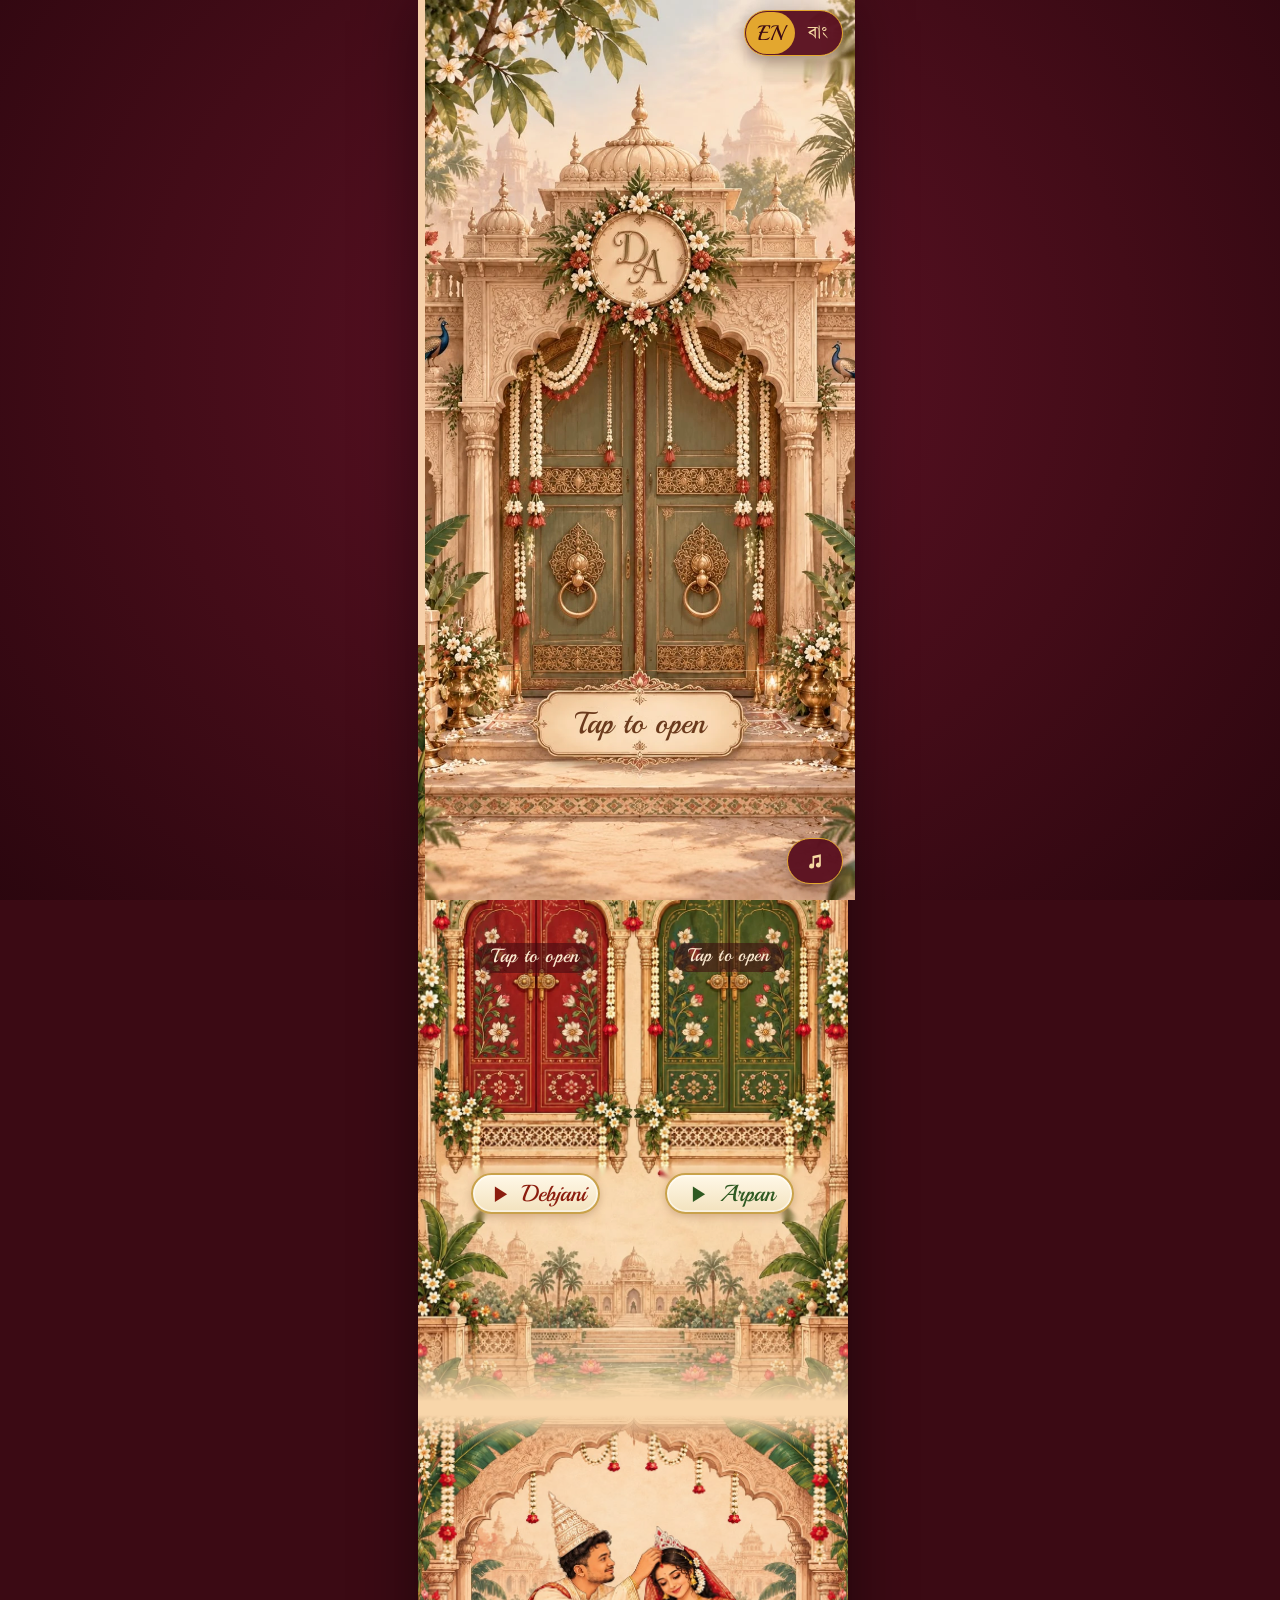
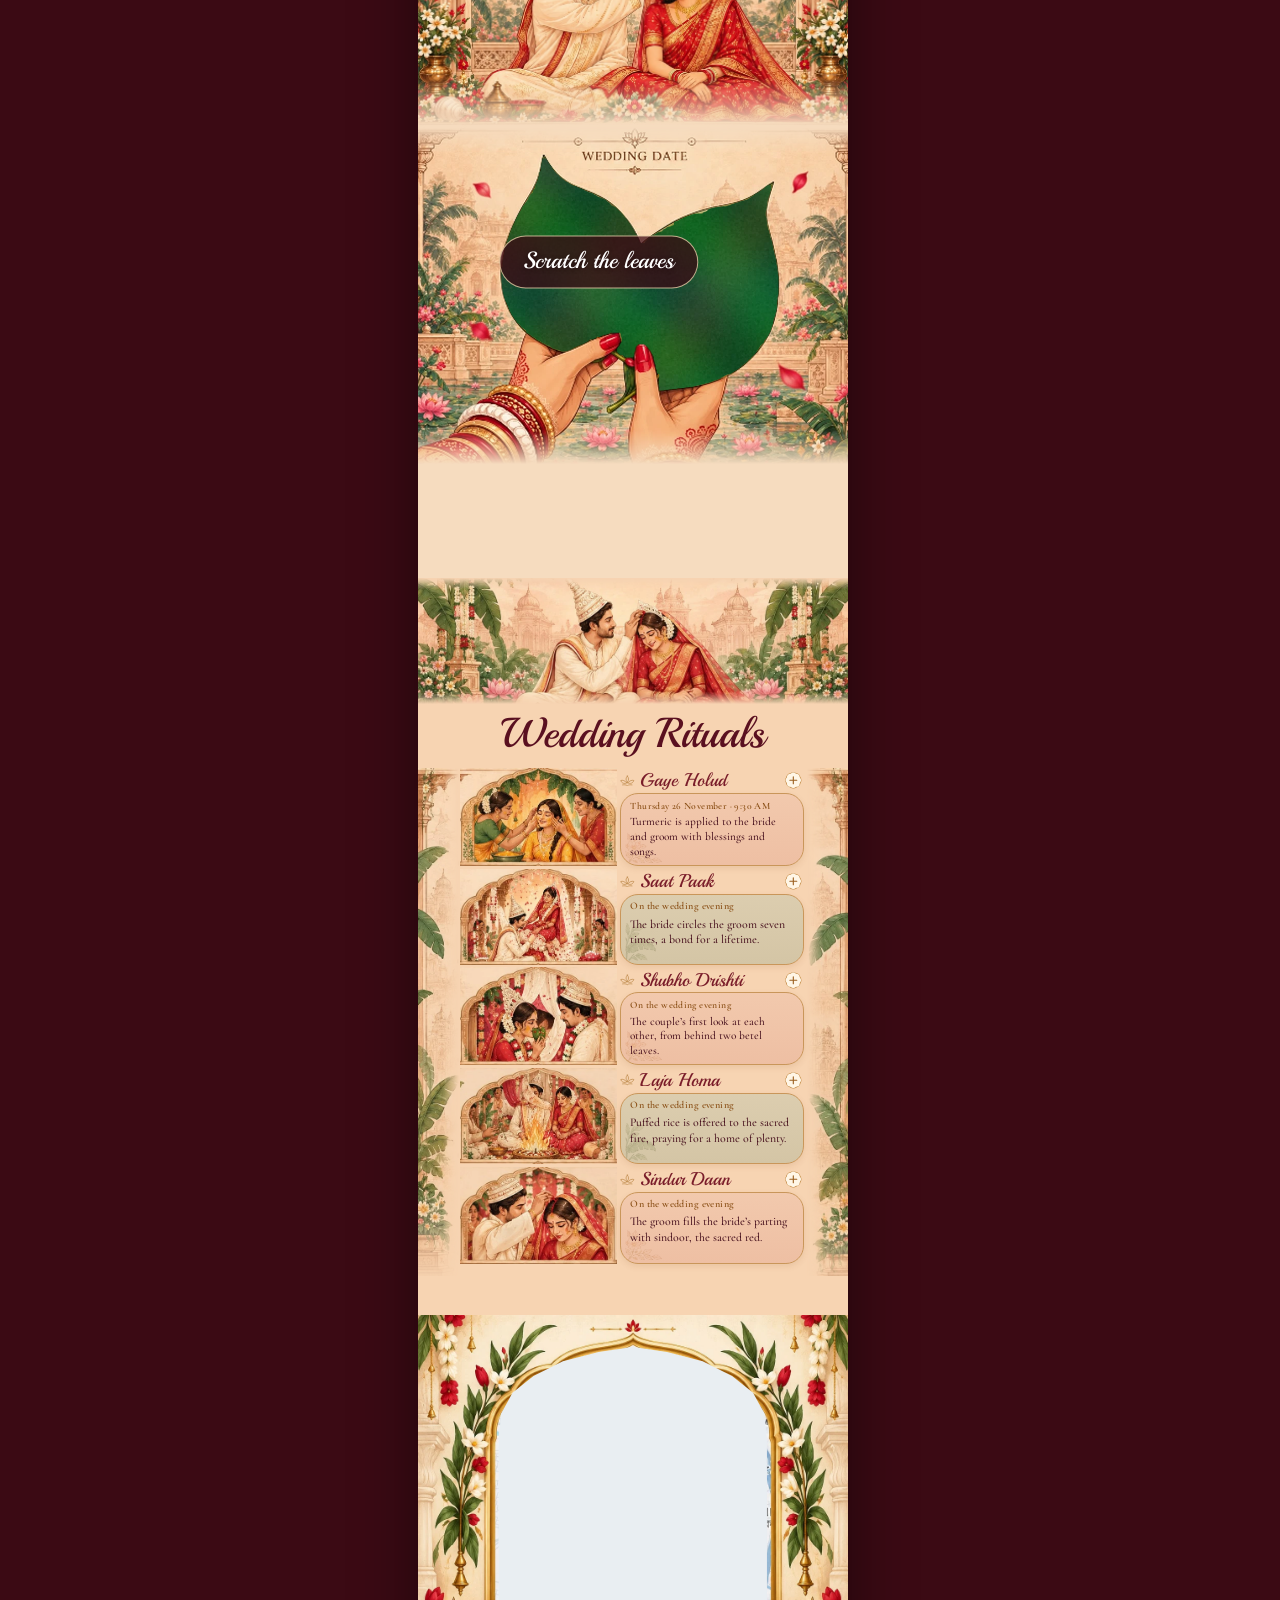
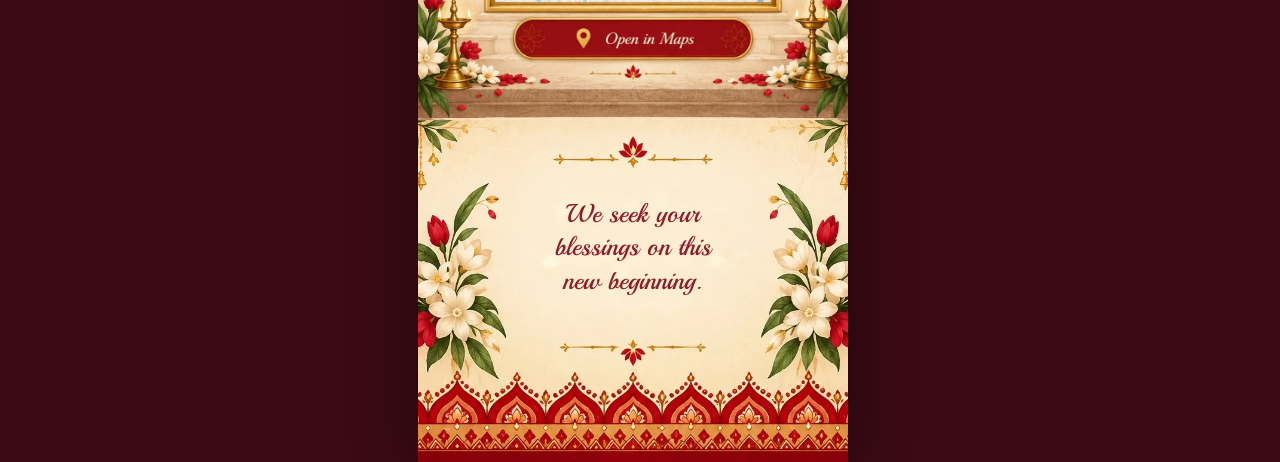
==== index.html @ a055ddf7 "Initial commit: Debjani weds Arpan wedding website" ====
<!doctype html>
<html lang="en">
<head>
<meta charset="utf-8">
<meta name="viewport" content="width=device-width, initial-scale=1, viewport-fit=cover">
<title>Debjani &amp; Arpan · Wedding Invitation</title>
<meta name="description" content="You are cordially invited to the wedding of Debjani and Arpan on 26th November 2026 at St. Patrick's Community Centre, Kolkata.">
<meta name="theme-color" content="#5A1020">
<meta name="robots" content="noindex, nofollow">
<meta property="og:title" content="Debjani & Arpan · Wedding Invitation">
<meta property="og:description" content="26th November 2026 · St. Patrick's Community Centre, Kolkata. You are cordially invited. Open the invitation.">
<!-- WhatsApp / social preview. og:image and og:url MUST be full web addresses: replace YOUR-SITE.netlify.app with your real address after you publish. -->
<meta property="og:image" content="https://YOUR-SITE.netlify.app/assets/og.jpg">
<meta property="og:image:width" content="1200">
<meta property="og:image:height" content="630">
<meta property="og:url" content="https://YOUR-SITE.netlify.app/">
<meta property="og:type" content="website">
<meta name="twitter:card" content="summary_large_image">
<link rel="preconnect" href="https://fonts.googleapis.com">
<link rel="preconnect" href="https://fonts.gstatic.com" crossorigin>
<link href="https://fonts.googleapis.com/css2?family=Cormorant+Garamond:ital,wght@0,500;0,600;0,700;1,500&family=Hind+Siliguri:wght@400;500;600&display=swap" rel="stylesheet">
<link rel="icon" href="data:image/svg+xml,%3Csvg xmlns=%27http://www.w3.org/2000/svg%27 viewBox=%270 0 64 64%27%3E%3Ccircle cx=%2732%27 cy=%2732%27 r=%2730%27 fill=%27%235A1020%27/%3E%3Cpath d=%27M32 12c7 8 9 15 9 21s-4 12-9 17c-5-5-9-11-9-17s2-13 9-21z%27 fill=%27%23f3d9a0%27/%3E%3C/svg%3E">
<link rel="preload" as="font" type="font/woff2" href="assets/fonts/playball-latin-400-normal.woff2" crossorigin>
<link rel="preload" as="image" href="assets/door/wall.webp">
<link rel="stylesheet" href="style.css">
</head>
<body class="locked">

<div class="bg" aria-hidden="true"></div>

<!-- Fixed column that holds the cover, the opening video and the controls -->
<div class="frame" id="frame">
  <section class="cover" id="cover" role="button" tabindex="0" aria-label="Wedding invitation. Tap anywhere on the door to open it.">
    <div class="stage" aria-hidden="true">
      <div class="walk" id="walk"><video id="walkVideo" muted playsinline preload="auto" poster="assets/walk-poster.jpg"><source src="assets/walk.mp4" type="video/mp4"><source src="assets/walk.webm" type="video/webm"></video></div>
      <div class="glow"></div>
    </div>
    <div class="cam" aria-hidden="true">
      <div class="scene" id="scene">
        <img class="ly leaf leaf-l" src="assets/door/leaf-l.webp" alt="" decoding="async">
        <img class="ly leaf leaf-r" src="assets/door/leaf-r.webp" alt="" decoding="async">
        <img class="ly wall" src="assets/door/wall.webp" alt="" decoding="async">
        <svg class="tapd" viewBox="0 0 900 1600" preserveAspectRatio="none" aria-hidden="true"><text x="450" y="1303" text-anchor="middle" data-i18n="ui.tapToOpen">Tap to open</text></svg>
      </div>
    </div>
    <p class="guest-greet script" id="guestGreet" hidden></p>
    <button class="skip pill" id="skipBtn" type="button" hidden data-i18n="ui.skip">Skip</button>
  </section>
  <canvas id="fx" aria-hidden="true"></canvas>
  <div class="ui">
    <div class="lang pill" role="group" aria-label="Language">
      <button id="langEn" class="on" type="button">EN</button><button id="langBn" type="button">বাং</button>
    </div>
    <button class="music pill" id="musicBtn" type="button" aria-label="Toggle music" hidden>
      <svg viewBox="0 0 24 24" width="20" height="20" aria-hidden="true"><path fill="currentColor" d="M9 18V6l10-2v12.2A3 3 0 1 1 17 14V7.5l-6 1.2V18a3 3 0 1 1-2-2.8z"/></svg>
      <span class="slash"></span>
    </button>
  </div>
</div>

<main class="page" id="page">

  <!-- HERO: the exact last frame of the opening video, so nothing jumps -->
  <section class="hero" id="hero">
    <div class="card-img" id="cardWrap">
      <img id="cardImg" src="assets/card.webp" width="1024" height="1536" alt="">
      <div class="cdate" id="cardDate" aria-hidden="true"><b>২৬ নভেম্বর, ২০২৬</b><i>সন্ধ্যা ৭:৩০</i></div>
      <div class="cn" id="cardNames" aria-hidden="true"><b data-name="bride"></b><i data-i18n="ui.weds"></i><b data-name="groom"></b></div>
    </div>
    <div class="card-meta">
      <div class="orn gold" aria-hidden="true"><svg viewBox="0 0 120 24"><use href="#ornament"/></svg></div>
      <div class="h-date" id="heroDate"></div>
      <div class="h-time" id="heroTime"></div>
      <div class="h-venue script" id="heroVenue"></div>
    </div>
    <div class="scroll-hint" aria-hidden="true"><span data-i18n="ui.scroll">Scroll</span><i></i></div>
  </section>

<section class="fam2" id="family" aria-label="The two families">
    <div class="scene2" id="scene2">
      <button class="door2" type="button" data-k="b" style="left:10.111%;top:29.250%;width:34.444%;height:32.062%" aria-label="">
        <img class="ph2" src="assets/fam2/photo-b.webp" alt="" decoding="async">
        <span class="dt" data-k="b" style="clip-path:polygon(0.32% 99.81%,0.35% 26.68%,0.75% 23.87%,1.60% 21.34%,2.87% 19.06%,4.52% 17.01%,6.52% 15.17%,8.85% 13.53%,11.46% 12.06%,14.33% 10.74%,17.42% 9.56%,20.70% 8.50%,24.14% 7.53%,27.70% 6.63%,30.13% 6.07%,32.32% 5.59%,34.32% 5.26%,36.15% 5.03%,37.84% 4.86%,39.40% 4.72%,40.86% 4.57%,42.23% 4.38%,43.55% 4.10%,44.83% 3.70%,46.09% 3.15%,47.36% 2.41%,48.66% 1.44%,50.00% 0.19%,50.90% 1.05%,52.21% 2.11%,53.49% 2.93%,54.75% 3.54%,56.02% 3.98%,57.32% 4.30%,58.68% 4.51%,60.10% 4.67%,61.63% 4.81%,63.27% 4.97%,65.05% 5.17%,66.99% 5.47%,69.12% 5.89%,71.09% 6.35%,74.69% 7.22%,78.17% 8.16%,81.51% 9.20%,84.66% 10.34%,87.61% 11.60%,90.31% 13.02%,92.74% 14.60%,94.85% 16.37%,96.63% 18.35%,98.02% 20.55%,99.02% 23.00%,99.57% 25.71%,99.68% 27.68%,99.68% 99.81%)"><span class="dn" data-k="b"></span><span class="orn gold" aria-hidden="true"><svg viewBox="0 0 120 24"><use href="#ornament"/></svg></span><span class="pl" data-k="b"></span></span>
        <img class="lf2 lf2-l" src="assets/fam2/leaf-bl.webp" alt="" decoding="async" style="left:1.290%;top:0.000%;width:48.710%;height:100.000%;">
        <img class="lf2 lf2-r" src="assets/fam2/leaf-br.webp" alt="" decoding="async" style="left:50.000%;top:0.000%;width:49.032%;height:100.000%;">
        <img class="fg2" src="assets/fam2/fg-b0.webp" alt="" decoding="async" style="left:-0.323%;top:88.109%;width:26.452%;height:11.891%;"><img class="fg2" src="assets/fam2/fg-b1.webp" alt="" decoding="async" style="left:77.097%;top:88.109%;width:23.226%;height:11.891%;">
        <span class="tap2" data-i18n="ui.tapToOpen">Tap to open</span>
      </button>
      <button class="door2" type="button" data-k="g" style="left:55.889%;top:29.250%;width:32.889%;height:32.062%" aria-label="">
        <img class="ph2" src="assets/fam2/photo-g.webp" alt="" decoding="async">
        <span class="dt" data-k="g" style="clip-path:polygon(0.34% 99.81%,0.37% 26.73%,0.76% 24.05%,1.61% 21.63%,2.88% 19.45%,4.53% 17.49%,6.54% 15.74%,8.86% 14.17%,11.47% 12.77%,14.34% 11.51%,17.43% 10.39%,20.71% 9.37%,24.15% 8.44%,27.71% 7.59%,30.14% 7.05%,32.33% 6.58%,34.33% 6.20%,36.16% 5.89%,37.84% 5.61%,39.40% 5.35%,40.86% 5.07%,42.24% 4.74%,43.55% 4.33%,44.83% 3.83%,46.09% 3.19%,47.36% 2.39%,48.66% 1.40%,50.00% 0.19%,50.90% 1.02%,52.21% 2.08%,53.49% 2.94%,54.75% 3.63%,56.02% 4.18%,57.32% 4.61%,58.67% 4.97%,60.10% 5.26%,61.62% 5.53%,63.27% 5.79%,65.05% 6.09%,66.99% 6.44%,69.11% 6.88%,71.08% 7.32%,74.68% 8.15%,78.16% 9.05%,81.50% 10.04%,84.65% 11.12%,87.60% 12.33%,90.30% 13.69%,92.72% 15.20%,94.84% 16.89%,96.61% 18.77%,98.01% 20.87%,99.00% 23.21%,99.55% 25.80%,99.66% 27.68%,99.66% 99.81%)"><span class="dn" data-k="g"></span><span class="orn gold" aria-hidden="true"><svg viewBox="0 0 120 24"><use href="#ornament"/></svg></span><span class="pl" data-k="g"></span></span>
        <img class="lf2 lf2-l" src="assets/fam2/leaf-gl.webp" alt="" decoding="async" style="left:1.351%;top:0.000%;width:48.649%;height:100.000%;">
        <img class="lf2 lf2-r" src="assets/fam2/leaf-gr.webp" alt="" decoding="async" style="left:50.000%;top:0.000%;width:48.986%;height:100.000%;">
        <img class="fg2" src="assets/fam2/fg-g0.webp" alt="" decoding="async" style="left:-1.014%;top:88.109%;width:27.027%;height:11.891%;"><img class="fg2" src="assets/fam2/fg-g1.webp" alt="" decoding="async" style="left:77.365%;top:88.109%;width:22.973%;height:11.891%;">
        <span class="tap2" data-i18n="ui.tapToOpen">Tap to open</span>
      </button>
      <button class="voice" type="button" data-k="b" style="left:12.39%" aria-label="">
        <svg class="i-play" viewBox="0 0 24 24" width="22" height="22" aria-hidden="true"><path fill="currentColor" d="M8 5v14l11-7z"/></svg>
        <svg class="i-pause" viewBox="0 0 24 24" width="22" height="22" aria-hidden="true"><path fill="currentColor" d="M6 5h4v14H6zm8 0h4v14h-4z"/></svg>
        <span class="vname" data-k="b"></span>
      </button>
      <button class="voice" type="button" data-k="g" style="left:57.39%" aria-label="">
        <svg class="i-play" viewBox="0 0 24 24" width="22" height="22" aria-hidden="true"><path fill="currentColor" d="M8 5v14l11-7z"/></svg>
        <svg class="i-pause" viewBox="0 0 24 24" width="22" height="22" aria-hidden="true"><path fill="currentColor" d="M6 5h4v14H6zm8 0h4v14h-4z"/></svg>
        <span class="vname" data-k="g"></span>
      </button>
    </div>
  </section>

  <div class="ceremony rv"><img src="assets/couple-ceremony.png" alt="" decoding="async"></div>

  <!-- thin red band: joins the red families page to the yellow date section -->
  <div class="date-band" aria-hidden="true"></div>

  <section class="sec date" id="scratchSec" aria-label="Wedding date">
    <h2 class="rv" data-i18n="ui.weddingDate"></h2>
    <div class="scratch rv" id="scratchBox">
      <div class="art" id="art">
        <img class="art-img" src="assets/date/hands2.webp" width="834" height="654" alt="Two hands holding two betel leaves with the wedding date" decoding="async">
        <!-- the date sits inside the two red circles, under the leaves -->
        <div class="art-title" id="artTitle" aria-hidden="true"></div>
        <div class="dc dc-l" aria-hidden="true"><b id="dcDay"></b></div>
        <div class="dc dc-r" aria-hidden="true"><b id="dcMon"></b><i id="dcYear"></i></div>
        <canvas id="scratchCanvas" aria-label="Scratch the two leaves to reveal the wedding date"></canvas>
        <p class="scratch-label" id="scratchLabel" data-i18n="ui.scratch"></p>
      </div>
      <div class="secret" id="secret" aria-live="polite">
        <div class="sdate" id="secretDate"></div>
        <div class="stime" id="secretTime"></div>
      </div>
      <button class="btn" id="saveBtn" type="button" hidden>
        <svg viewBox="0 0 24 24" width="18" height="18" aria-hidden="true"><path fill="currentColor" d="M7 2v2H5a2 2 0 0 0-2 2v14a2 2 0 0 0 2 2h14a2 2 0 0 0 2-2V6a2 2 0 0 0-2-2h-2V2h-2v2H9V2H7zm12 8v10H5V10h14z"/></svg>
        <span data-i18n="ui.saveTheDate"></span>
      </button>
    </div>
  </section>

  <section class="sec rituals" id="programme" aria-label="Wedding rituals">
    <div class="rr-top" aria-hidden="true"><img src="assets/rit/top.webp" alt="" decoding="async"></div>
    <h2 class="rv" data-i18n="ui.rituals"></h2>
    <div class="rit rv" id="rit">
      <img class="rr-side rr-side-l" src="assets/rit/side-l.webp" alt="" aria-hidden="true" decoding="async">
      <img class="rr-side rr-side-r" src="assets/rit/side-r.webp" alt="" aria-hidden="true" decoding="async">
      <ul class="rr-list" id="ritList"></ul>
    </div>
  </section>

  <section class="sec venue" id="venueSec" aria-label="Venue">
    <div class="vx">
      <img class="vx-bg" src="assets/venue-bg.webp" width="1024" height="960" alt="" decoding="async">
      <h2 class="sr" data-i18n="ui.venue"></h2>
      <p class="sr" id="venueName"></p><p class="sr" id="venueAddr"></p>
      <div class="vx-map"><iframe id="mapFrame" title="Map" loading="lazy" referrerpolicy="no-referrer-when-downgrade" style="clip-path:polygon(1.07% 99.02%, 1.07% 37.40%, 1.99% 26.83%, 6.13% 18.70%, 13.78% 12.20%, 24.50% 6.50%, 37.52% 2.93%, 50.08% 0.98%, 62.48% 2.93%, 75.50% 6.50%, 86.22% 12.20%, 93.87% 18.70%, 98.01% 26.83%, 98.93% 37.40%, 98.93% 99.02%, 98.93% 99.02%)"></iframe></div>
      <a class="vx-btn" id="mapBtn" target="_blank" rel="noopener"><span data-i18n="ui.openMaps"></span></a>
    </div>
  </section>

  <footer class="blessing-end" aria-label="Blessing">
    <div class="bx">
      <img class="bx-bg" src="assets/blessing-bg.webp" width="1024" height="576" alt="" decoding="async" loading="lazy">
      <p class="bx-txt bless-txt" id="blessTxt" data-i18n="ui.blessing"></p>
    </div>
  </footer>
</main>

<svg width="0" height="0" style="position:absolute" aria-hidden="true">
  <symbol id="ornament" viewBox="0 0 120 24">
    <g fill="none" stroke="currentColor" stroke-width="1.2" stroke-linecap="round">
      <path d="M2 12h38M80 12h38"/>
      <path d="M60 3c4 4 6 7 6 9s-2 5-6 9c-4-4-6-7-6-9s2-5 6-9z" fill="currentColor" fill-opacity=".18"/>
      <path d="M46 12c3-3 6-3 8 0M66 12c2-3 5-3 8 0"/>
      <circle cx="60" cy="12" r="1.6" fill="currentColor"/>
    </g>
  </symbol>
  <symbol id="lotus" viewBox="0 0 64 64">
    <g fill="none" stroke="currentColor" stroke-width="1.6" stroke-linejoin="round">
      <path d="M32 10c6 8 8 14 8 20s-3 11-8 16c-5-5-8-10-8-16s2-12 8-20z"/>
      <path d="M12 26c8 1 14 5 18 12M52 26c-8 1-14 5-18 12"/>
      <path d="M8 40c9-1 16 2 22 8M56 40c-9-1-16 2-22 8"/>
    </g>
  </symbol>
</svg>

<script src="config.js"></script>
<script src="assets/vendor/gsap.min.js"></script>
<script src="app.js"></script>
</body>
</html>
---- style.css ----
@font-face{font-family:'Cormorant Garamond';font-style:normal;font-weight:500;font-display:swap;src:url(assets/fonts/cormorant-garamond-latin-500-normal.woff2) format('woff2');unicode-range:U+0000-00FF,U+0131,U+0152-0153,U+02BB-02BC,U+02C6,U+02DA,U+02DC,U+2000-206F,U+20AC,U+2122}
@font-face{font-family:'Cormorant Garamond';font-style:normal;font-weight:600;font-display:swap;src:url(assets/fonts/cormorant-garamond-latin-600-normal.woff2) format('woff2');unicode-range:U+0000-00FF,U+0131,U+0152-0153,U+02BB-02BC,U+02C6,U+02DA,U+02DC,U+2000-206F,U+20AC,U+2122}
@font-face{font-family:'Cormorant Garamond';font-style:normal;font-weight:700;font-display:swap;src:url(assets/fonts/cormorant-garamond-latin-700-normal.woff2) format('woff2');unicode-range:U+0000-00FF,U+0131,U+0152-0153,U+02BB-02BC,U+02C6,U+02DA,U+02DC,U+2000-206F,U+20AC,U+2122}
@font-face{font-family:'Playball';font-style:normal;font-weight:400;font-display:swap;src:url(assets/fonts/playball-latin-400-normal.woff2) format('woff2');unicode-range:U+0000-00FF,U+0131,U+0152-0153,U+02BB-02BC,U+02C6,U+02DA,U+02DC,U+2000-206F,U+2074,U+20AC,U+2122,U+2191,U+2193,U+2212,U+2215,U+FEFF,U+FFFD}
@font-face{font-family:'Playball';font-style:normal;font-weight:400;font-display:swap;src:url(assets/fonts/playball-latin-ext-400-normal.woff2) format('woff2');unicode-range:U+0100-02AF,U+0304,U+0308,U+0329,U+1E00-1E9F,U+1EF2-1EFF,U+2020,U+20A0-20AB,U+20AD-20CF,U+2113,U+2C60-2C7F,U+A720-A7FF}
@font-face{font-family:'Tiro Bangla';font-style:normal;font-weight:400;font-display:swap;src:url(assets/fonts/tiro-bangla-bengali-400-normal.woff2) format('woff2');unicode-range:U+0951-0952,U+0964-0965,U+0980-09FE,U+1CD0,U+1CD2,U+1CD5-1CD6,U+1CD8,U+1CE1,U+1CEA,U+1CED,U+1CF2,U+1CF5-1CF7,U+200C-200D,U+20B9,U+25CC}
@font-face{font-family:'Tiro Bangla';font-style:normal;font-weight:400;font-display:swap;src:url(assets/fonts/tiro-bangla-latin-400-normal.woff2) format('woff2');unicode-range:U+0000-00FF,U+0131,U+0152-0153,U+02BB-02BC,U+02C6,U+02DA,U+02DC,U+2000-206F,U+2074,U+20AC,U+2122,U+2191,U+2193,U+2212,U+2215,U+FEFF,U+FFFD}
:root{
  --ivory:#FBF3E4; --paper:#FFFAF0; --red:#B3202A; --maroon:#5A1020; --deep:#3b0a14;
  --gold:#E3A72F; --gold-dark:#8A5A0E; --ink:#4a2a22;
  --col:430px;
  --serif:'Cormorant Garamond','Playfair Display',Georgia,'Times New Roman',serif;
  --script:'Playball','Great Vibes','Snell Roundhand','Apple Chancery',cursive;
  --bn:'Tiro Bangla','Hind Siliguri','Noto Serif Bengali',serif;
}
*{box-sizing:border-box;margin:0;padding:0}
html{scrollbar-gutter:stable;-webkit-text-size-adjust:100%;background:#3b0a14}
html.locked,body.locked{overflow:hidden;height:100%}
body{font-family:var(--serif);color:var(--ink);font-size:19px;line-height:1.55;background:#3b0a14;-webkit-font-smoothing:antialiased}
body.bn{font-family:var(--bn);font-size:17px;line-height:1.75}
body.bn .script,body.bn h2,body.bn h3{font-family:var(--bn)}
body.bn h2{font-size:32px;font-weight:600;line-height:1.3}
img{display:block;max-width:100%}
button{font:inherit;color:inherit;border:0;background:none;cursor:pointer}
a{color:inherit;text-decoration:none}

/* ---------- desktop backdrop ---------- */
.bg{position:fixed;inset:0;z-index:0;background:radial-gradient(ellipse 70% 90% at 50% 40%,#5e1226 0%,#430c18 55%,#2a060e 100%)}

/* ---------- fixed column (cover, video, fx, controls) ---------- */
.frame{position:fixed;top:0;bottom:0;left:0;right:0;margin:0 auto;width:min(100%,var(--col));z-index:50;pointer-events:none}
.cover{position:absolute;inset:0;background:#5A1020;overflow:hidden;container-type:inline-size;pointer-events:auto;transition:opacity .35s ease}
.cover.gone{opacity:0;pointer-events:none}

.ui{position:absolute;inset:0;z-index:5;pointer-events:none}
.lang{position:absolute;top:calc(10px + env(safe-area-inset-top));right:12px;display:flex;background:rgba(50,5,15,.55);backdrop-filter:blur(6px);border:1px solid rgba(227,167,47,.5);border-radius:999px;padding:3px;pointer-events:auto}
.lang button{min-width:38px;padding:5px 10px;border-radius:999px;font:600 13px/1 var(--serif);color:#f3d9a0;letter-spacing:.04em}
.lang button.on{background:var(--gold);color:#3b0a14}
.music{position:absolute;right:14px;bottom:calc(16px + env(safe-area-inset-bottom));width:44px;height:44px;border-radius:50%;display:grid;place-items:center;background:rgba(50,5,15,.62);backdrop-filter:blur(6px);border:1px solid rgba(227,167,47,.55);color:#f3d9a0;pointer-events:auto}
.music[hidden]{display:none}
.music .slash{position:absolute;width:26px;height:2px;background:#f3d9a0;transform:rotate(-45deg);opacity:0}
.music.muted .slash{opacity:1}

/* ---------- page ---------- */
.page{position:relative;z-index:1;width:min(100%,var(--col));margin:0 auto;background:var(--ivory);box-shadow:0 0 60px rgba(0,0,0,.45)}

/* hero */


.script{font-family:var(--script);font-weight:400}
.scroll-hint{position:absolute;left:0;right:0;bottom:calc(14px + env(safe-area-inset-bottom));display:grid;justify-items:center;gap:4px;color:#f3d9a0;font:600 12px/1 var(--serif);letter-spacing:.2em;text-transform:uppercase;opacity:0;transition:opacity 1s 1.6s}
.hero.show .scroll-hint{opacity:.9}
.scroll-hint i{width:10px;height:10px;border-right:2px solid #f3d9a0;border-bottom:2px solid #f3d9a0;transform:rotate(45deg);animation:bob 1.6s ease-in-out infinite}
@keyframes bob{0%,100%{transform:translateY(0) rotate(45deg)}50%{transform:translateY(5px) rotate(45deg)}}

/* sections */
.sec{position:relative;padding:44px 24px 48px;text-align:center}
h2{font:400 50px/1.1 var(--script);color:var(--maroon);margin-bottom:18px;letter-spacing:0}
h3{font:600 26px/1.2 var(--serif);color:var(--maroon);margin-bottom:10px}
.eyebrow{font:600 14px/1 var(--serif);letter-spacing:.3em;text-transform:uppercase;color:var(--gold-dark)}
body.bn .eyebrow{letter-spacing:.05em;font-family:var(--bn);font-size:15px}
.orn{width:150px;margin:14px auto 18px;color:var(--red)}
.orn.gold{color:var(--gold)}
.orn svg{width:100%;height:auto;display:block}
.lead{font:italic 500 22px/1.6 var(--serif);color:var(--ink)}
body.bn .lead{font-style:normal;font-size:18px}
.families{display:grid;grid-template-columns:1fr auto 1fr;align-items:start;gap:10px;margin-top:26px;text-align:center}
.families small{display:block;font:600 13px/1.3 var(--serif);letter-spacing:.16em;text-transform:uppercase;color:var(--gold-dark);margin-bottom:6px}
body.bn .families small{font-family:var(--bn);letter-spacing:.02em;font-size:14px}
.families p{font:500 17px/1.45 var(--serif)}
body.bn .families p{font-size:15.5px}
.families .dot{color:var(--gold);padding-top:24px}
.muted{color:var(--gold-dark);font-size:17px;margin-bottom:16px}

/* reveal on scroll */
.rv{opacity:0;transform:translateY(20px);transition:opacity .8s ease,transform .8s ease}
.rv.in{opacity:1;transform:none}

/* ---------- wedding date: the scratch leaves ---------- */
.date-band{height:30px;position:relative;z-index:1;background:#B31415;
  border-bottom:3px solid var(--gold);
  background-image:radial-gradient(circle,#f7e7cf 0 2.2px,transparent 2.8px);background-size:14px 14px;background-repeat:repeat-x;background-position:center}
.sec.date{background:#F5E80E;border-bottom:3px solid var(--gold);padding:40px 0 46px;--dateInk:#4a0b19}
.sec.date h2{color:var(--maroon);padding:0 24px;margin-bottom:6px}
.scratch{display:grid;justify-items:center;gap:6px}
.art{position:relative;width:100%;container-type:inline-size;aspect-ratio:834/654;background:#F5E80E}
.art-img,#scratchCanvas{position:absolute;inset:0;width:100%;height:100%;display:block;max-width:none}
.art-img{user-select:none;-webkit-user-drag:none;pointer-events:none}
#scratchCanvas{touch-action:none;cursor:grab;transition:opacity .9s ease}
#scratchCanvas.gone{opacity:0;pointer-events:none}
.dc{position:absolute;display:grid;place-items:center;align-content:center;text-align:center;width:11.6cqw;transform:translate(-50%,-50%);color:#fff4e2;line-height:1;pointer-events:none;text-shadow:0 1px 2px rgba(90,16,10,.35)}
.dc b,.dc i{display:block;white-space:nowrap;font-style:normal}
.dc-l{left:33.3%;top:35.8%}
.dc-l b{font:700 10cqw/1 var(--serif)}
.dc-r{left:60.5%;top:41.7%;width:10.4cqw;gap:.8cqw}
.dc-r b{font:700 4.6cqw/1 var(--serif);letter-spacing:.06em;text-transform:uppercase}
.dc-r i{font:600 4.4cqw/1 var(--serif);letter-spacing:.04em}
body.bn .dc b,body.bn .dc i{font-family:var(--bn);letter-spacing:0;text-transform:none}
body.bn .dc-l b{font-size:9cqw}
.scratch-label{position:absolute;left:42%;top:40%;transform:translate(-50%,-50%);width:max-content;max-width:62%;text-align:center;padding:.5em 1em;border-radius:999px;background:rgba(60,8,20,.72);border:1px solid rgba(255,235,190,.7);font:italic 600 4.8cqw/1.2 var(--serif);color:#fff;text-shadow:0 1px 4px rgba(30,0,10,.6);pointer-events:none;transition:opacity .35s;animation:hint 2.2s ease-in-out infinite}
body.bn .scratch-label{font-family:var(--bn);font-style:normal;font-size:4.6cqw}
.art.started .scratch-label{opacity:0;animation:none}
@keyframes hint{0%,100%{transform:translate(-50%,-50%) scale(1)}50%{transform:translate(-50%,-50%) scale(1.06)}}
.secret{display:grid;justify-items:center;gap:6px;margin-top:-8px;padding:0 24px;opacity:0;transform:translateY(8px);transition:opacity .7s ease .2s,transform .7s ease .2s}
.secret.on{opacity:1;transform:none}
.secret .sdate{font:400 44px/1.15 var(--script);color:var(--dateInk)}
.secret .stime{font:600 19px/1.2 var(--serif);color:var(--maroon);letter-spacing:.12em}
body.bn .secret .sdate{font-family:var(--bn);font-weight:600;font-size:25px}
body.bn .secret .stime{font-family:var(--bn);letter-spacing:.02em;font-size:17px}
.sec.date .btn{margin-top:14px}

/* buttons */
.btn{display:inline-flex;align-items:center;justify-content:center;gap:10px;min-height:50px;padding:0 28px;border-radius:999px;background:linear-gradient(180deg,#7a1428,#5A1020);color:#fbe9cf;font:600 18px/1 var(--serif);letter-spacing:.03em;box-shadow:0 8px 20px rgba(90,16,32,.3);width:min(100%,300px);margin:6px 0}
body.bn .btn{font-family:var(--bn);font-size:16px}
.btn.ghost{background:transparent;color:var(--maroon);border:1.5px solid var(--maroon);box-shadow:none}
.btn[hidden]{display:none}
.btn:active{transform:scale(.98)}


body.bn .count span{font-family:var(--bn);letter-spacing:0;font-size:14px}

/* programme */
.events{display:grid;gap:14px;text-align:left}
.event{display:grid;grid-template-columns:62px 1fr;gap:16px;align-items:center;padding:16px 18px;background:var(--paper);border:1px solid rgba(179,32,42,.2);border-radius:16px;box-shadow:0 8px 18px rgba(90,16,32,.1)}
.event .badge{display:grid;justify-items:center;padding:8px 0;border-radius:12px;background:linear-gradient(180deg,#b3202a,#8c1722);color:#fff}
.event .badge b{font:700 28px/1 var(--serif)}
.event .badge span{font:600 12px/1 var(--serif);letter-spacing:.14em;text-transform:uppercase;margin-top:4px;color:#f6d9a2}
.event h3{font-size:24px;margin:0 0 2px}
.event .when{font:600 16px/1.4 var(--serif);color:var(--gold-dark)}
.event .enote{font:italic 500 17px/1.4 var(--serif);color:var(--ink);margin-top:2px}
body.bn .event .enote{font-style:normal;font-size:15px}
body.bn .event .when{font-family:var(--bn);font-size:14px}
body.bn .event .badge b{font-family:var(--bn)}

/* ---------- venue: same red as the card and the families page ---------- */
.sec.venue{background:radial-gradient(ellipse 90% 45% at 50% 0%,rgba(255,150,70,.22),transparent 70%),#AD1115;border-top:3px solid var(--gold);padding:46px 24px 40px;color:#fbe9cf}
.sec.venue h2{color:#f6d9a2;margin-bottom:12px}
.venue-name{font-size:48px;line-height:1.15;color:#fff1cf;margin-bottom:10px;text-shadow:0 2px 10px rgba(60,0,10,.35)}
body.bn .venue-name{font-size:27px;line-height:1.4}
.venue-addr{font:500 18px/1.55 var(--serif);color:#f6d9a2;margin:0 auto 26px;max-width:320px}
body.bn .venue-addr{font-size:15.5px}
/* the map sits in an arched gold frame, like the family windows */
.map{position:relative;padding:9px;border-radius:50% 50% 22px 22px/165px 165px 22px 22px;margin-bottom:24px;
  background:linear-gradient(180deg,#f6d27a,#c58a1e 55%,#f1c35e);box-shadow:0 16px 32px rgba(40,0,8,.45)}
.map::before{content:"";position:absolute;inset:4px;border-radius:inherit;border:1.5px solid #7e1321;pointer-events:none;z-index:2}
.map iframe{display:block;width:100%;height:340px;border:0;background:#efe4d0;border-radius:50% 50% 14px 14px/156px 156px 14px 14px}
.btn.gold{background:linear-gradient(180deg,#f6d27a,#e3a72f);color:#4a0b19;box-shadow:0 8px 20px rgba(40,0,8,.35)}
.btn.gold svg{color:#7e1321}

/* ---------- the ending: the blessing picture ---------- */
.blessing-end{position:relative;background:#FDDE07;line-height:0;overflow:hidden}
.blessing-end img{width:100%;aspect-ratio:5/4;height:auto;object-fit:cover;object-position:50% 50%}
/* soft blend: the Venue red melts into the yellow through a warm orange glow */
.blessing-end::before{content:"";position:absolute;left:0;right:0;top:0;height:34%;z-index:1;pointer-events:none;
  background:linear-gradient(180deg,#AD1115 0,rgba(173,17,21,.92) 10%,rgba(205,48,22,.72) 32%,rgba(238,120,20,.42) 58%,rgba(250,180,16,.18) 82%,rgba(253,222,7,0) 100%)}
/* phones / small screens */
@media (max-width:380px){
  body{font-size:18px} h2{font-size:42px} .event{grid-template-columns:54px 1fr;gap:12px;padding:14px}
}
@media (prefers-reduced-motion:reduce){
  *{animation:none!important;transition-duration:.01ms!important}
  .rv{opacity:1;transform:none}
}

/* real-3D opening */

/* ---------- guest greeting ---------- */
.dear{font-size:40px;line-height:1.1;color:var(--red);margin-bottom:10px}
.dear[hidden]{display:none}
body.bn .dear{font-family:var(--bn);font-size:30px}


/* ---------- opening: curtains part, doors swing open, the couple walk ---------- */
#fx{position:absolute;inset:0;width:100%;height:100%;pointer-events:none;z-index:2}
.cover{cursor:pointer;-webkit-tap-highlight-color:transparent;transition:opacity 1.2s ease}
.cover:focus-visible{outline:3px solid var(--gold);outline-offset:-6px}
.stage{position:absolute;inset:0;background:radial-gradient(ellipse 80% 60% at 50% 55%,#f6ead2 0%,#ecdcbc 70%,#d9c29a 100%)}
.walk{position:absolute;left:0;right:0;top:55.9%;height:60%;transform:translateY(-50%);-webkit-mask-image:linear-gradient(180deg,transparent 0,#000 15%,#000 85%,transparent 100%);mask-image:linear-gradient(180deg,transparent 0,#000 15%,#000 85%,transparent 100%)}
.walk video{width:100%;height:100%;object-fit:cover;object-position:30% 50%;display:block}
.walk.go video{animation:pan 7.8s cubic-bezier(.45,.05,.55,.95) forwards}
@keyframes pan{from{object-position:26% 50%}to{object-position:78% 50%}}
.glow{position:absolute;left:50%;top:56%;width:120%;height:80%;transform:translate(-50%,-50%);background:radial-gradient(closest-side,rgba(255,230,150,.95),rgba(255,190,90,.4) 55%,transparent 100%);mix-blend-mode:soft-light;opacity:0;pointer-events:none}
.cover.doors .glow{animation:glow 3.4s ease-out forwards}
@keyframes glow{0%{opacity:0}35%{opacity:1}100%{opacity:0}}
.cam{position:absolute;inset:0;display:flex;align-items:center;justify-content:center;overflow:hidden}
.scene{position:relative;flex:none;aspect-ratio:900/1600;height:max(100%,177.8cqw);perspective:1500px;transform-origin:50% 55.9%;transition:transform 2.4s cubic-bezier(.55,0,.25,1),opacity .6s linear 1.9s}
.cover.push .scene{transform:scale(2.7);opacity:0}
.ly{position:absolute;display:block;max-width:none;user-select:none;-webkit-user-drag:none;pointer-events:none}
.wall{left:0;top:0;width:100%;height:100%}
/* the two door panels sit between the gold frame bars and swing open on their outer edges */
.leaf{top:35.9375%;width:27.889%;height:40%;transition:transform 1.9s cubic-bezier(.5,0,.2,1),filter 1.9s ease}
.leaf-l{left:22.222%;transform-origin:0% 50%}
.leaf-r{left:49.889%;transform-origin:100% 50%}
.cover.doors .leaf-l{transform:rotateY(84deg);filter:brightness(.5)}
.cover.doors .leaf-r{transform:rotateY(-84deg);filter:brightness(.5)}
/* the drapes stay where they are; only the doors open */
.curt{top:23%;height:52.62%;width:46.12%}
.curt-l{left:3.10%}
.curt-r{left:50.26%}
/* "Tap to open" sits on the doors */
.tap{position:absolute;left:49.74%;top:72.6%;transform:translate(-50%,-50%);display:grid;justify-items:center;gap:.4cqw;padding:2.2cqw 6cqw 2.6cqw;border-radius:999px;background:rgba(58,6,16,.74);border:1.5px solid rgba(246,210,122,.85);box-shadow:0 0 0 3px rgba(58,6,16,.35),0 6px 18px rgba(30,0,8,.5);color:#f6d9a2;white-space:nowrap;pointer-events:none;animation:tapPulse 2.4s ease-in-out infinite;transition:opacity .35s}
.tap svg{width:16cqw;height:auto;color:#e3a72f}
.tap span{font:italic 600 5.4cqw/1.1 var(--serif);letter-spacing:.06em}
body.bn .tap span{font:600 4.6cqw/1.3 var(--bn);font-style:normal;letter-spacing:0}
.cover.opening .tap{opacity:0;animation:none}
@keyframes tapPulse{0%,100%{transform:translate(-50%,-50%) scale(1)}50%{transform:translate(-50%,-50%) scale(1.05)}}
.guest-greet{position:absolute;left:8%;right:8%;top:91%;text-align:center;font-size:8.2cqw;line-height:1.1;color:#5A1020;white-space:nowrap;text-shadow:0 1px 6px rgba(255,235,190,.9);pointer-events:none;transition:opacity .4s}
.guest-greet[hidden]{display:none}
.cover.opening .guest-greet{opacity:0}
body.bn .guest-greet{font-family:var(--bn);font-size:6.4cqw}
.skip{position:absolute;left:50%;bottom:calc(24px + env(safe-area-inset-bottom));transform:translateX(-50%);z-index:6;padding:10px 22px;border-radius:999px;border:1px solid rgba(90,16,32,.4);background:rgba(255,250,240,.6);backdrop-filter:blur(4px);color:var(--maroon);font:600 15px/1 var(--serif);letter-spacing:.04em;animation:skipin .8s ease 1s both}
.skip[hidden]{display:none}
body.bn .skip{font-family:var(--bn);font-size:14px}
@keyframes skipin{from{opacity:0}to{opacity:.85}}

/* ---------- the card ---------- */
.hero{position:relative;min-height:max(100vh,calc(min(100vw,var(--col))*1.3 + 190px));min-height:max(100dvh,calc(min(100vw,var(--col))*1.3 + 190px));display:flex;flex-direction:column;background:#AD1115;overflow:hidden}
.card-img{width:100%;height:auto;-webkit-mask-image:linear-gradient(180deg,#000 90%,transparent 100%);mask-image:linear-gradient(180deg,#000 90%,transparent 100%);opacity:0;transform:scale(1.06);transform-origin:50% 30%;transition:opacity 1.6s ease .15s,transform 2.6s cubic-bezier(.2,.7,.2,1) .15s}
.hero.show .card-img{opacity:1;transform:none}
.card-meta{flex:1;display:grid;align-content:center;justify-items:center;text-align:center;padding:10px 20px 84px;opacity:0;transition:opacity 1.2s ease 1.3s}
.hero.show .card-meta{opacity:1}
.card-meta .orn{margin:6px auto 12px}
.m-small{font:italic 500 19px/1.3 var(--serif);color:#f3d9a0;opacity:.9;margin-bottom:10px}
body.bn .m-small{font-family:var(--bn);font-style:normal;font-size:16px}
.h-date{font:400 min(44px,11.5vw)/1.15 var(--script);letter-spacing:0;text-transform:none;color:#fbe9cf}
body.bn .h-date{font-family:var(--bn);font-weight:600;letter-spacing:.02em;text-transform:none;font-size:22px}
.h-time{margin-top:4px;font:500 17px/1.3 var(--serif);letter-spacing:.14em;color:#f3d9a0}
body.bn .h-time{font-family:var(--bn);letter-spacing:.02em;font-size:16px}
.h-venue{margin-top:12px;font-size:40px;line-height:1.15;color:#f6d9a2}
body.bn .h-venue{font-size:22px}

/* ---------- the families page ---------- */
.fam{position:relative;background:linear-gradient(180deg,#AD1115 0,#B31217 160px);display:grid;justify-items:center;padding-bottom:6px;overflow:hidden}
.rv2{--p:0;opacity:calc(var(--p) * 1.6);will-change:transform,opacity}
.fam-garland{width:100%;height:auto;transform:translateY(calc((1 - var(--p)) * -46px))}
.fam-couple{width:100%;height:auto;margin-top:-2%;transform:translateY(calc((1 - var(--p)) * 150px))}
.win{position:relative;width:94%;aspect-ratio:368/466;margin-top:-1%;transform:translateY(calc((1 - var(--p)) * 70px)) scale(calc(.92 + .08 * var(--p)))}
.win img{position:absolute;inset:0;width:100%;height:100%;display:block;max-width:none;user-select:none;-webkit-user-drag:none;pointer-events:none}
.shut,.w-hit{position:absolute;left:var(--hl);top:var(--ht);width:var(--hw);height:var(--hh)}
.shut{perspective:900px;pointer-events:none}
.lf{position:absolute;top:0;bottom:0;width:calc(50% + .5px);display:block;transition:transform 1.5s cubic-bezier(.15,.65,.3,1),filter 1.7s ease;
  background:repeating-linear-gradient(90deg,rgba(0,0,0,.2) 0 1px,transparent 1px 24px),linear-gradient(90deg,#560a13,#7e1321 45%,#5a0c16);
  box-shadow:inset 0 0 0 3px rgba(227,167,47,.65),inset 0 0 0 9px #5a0c16,inset 0 0 0 10px rgba(227,167,47,.4)}
.lf::after{content:"";position:absolute;top:50%;width:11px;height:11px;margin-top:-5px;border-radius:50%;background:radial-gradient(circle at 35% 35%,#ffe9a8,#c58a1e);box-shadow:0 1px 3px rgba(0,0,0,.5)}
.lf-l{left:0;transform-origin:0 50%}.lf-l::after{right:14px}
.lf-r{right:0;transform-origin:100% 50%}.lf-r::after{left:14px}
.lbl{position:absolute;left:0;right:0;top:50%;transform:translateY(-50%);display:grid;justify-items:center;gap:6px;text-align:center;color:#f6d9a2;text-shadow:0 2px 8px rgba(30,0,8,.8);transition:opacity .5s ease;animation:nudge 2.6s ease-in-out infinite}
.lbl b{font:400 38px/1.1 var(--bn);color:#f6d9a2}
.lbl svg{width:110px;height:auto;color:#e3a72f}
.lbl span{font:italic 600 16px/1.2 var(--serif);letter-spacing:.06em;opacity:.9}
body.bn .lbl span{font:600 14px/1.2 var(--bn);font-style:normal}
@keyframes nudge{0%,100%{opacity:.78}50%{opacity:1}}
.w-hit{cursor:pointer;-webkit-tap-highlight-color:transparent;z-index:3;border-radius:46% 46% 4px 4px/22% 22% 4px 4px}
.w-hit:focus-visible{outline:3px solid var(--gold);outline-offset:3px}
.win.open .lf-l{transform:rotateY(88deg);filter:brightness(.4)}
.win.open .lf-r{transform:rotateY(-88deg);filter:brightness(.4)}
.win.open .lbl{opacity:0;animation:none}
.win.open .w-hit{pointer-events:none}
@media (prefers-reduced-motion:reduce){.rv2{--p:1}.lf{transition-duration:.01ms}.lbl{animation:none}}

/* ---------- wedding rituals ---------- */
.sec.rituals{background:#4a0b19;padding:46px 20px 54px;color:#f6e7cf}
.sec.rituals h2{color:#f6d9a2;margin-bottom:0}
.rit{display:block}
.rit-art{position:sticky;top:0;z-index:3;margin:0 -20px;padding:50px 20px 16px;background:#4a0b19;box-shadow:0 10px 12px -6px #4a0b19}
.rit-art::before{content:"";position:absolute;inset:40px 6% 6px;background:radial-gradient(closest-side,rgba(240,150,30,.28),transparent 100%);pointer-events:none}
.rit-art svg{position:relative;display:block;width:100%;max-width:268px;margin:0 auto;height:auto;filter:drop-shadow(0 14px 26px rgba(0,0,0,.5))}
.rit-list{list-style:none;display:grid;text-align:left;border-top:1px solid rgba(243,217,160,.18)}
.rit-item{width:100%;display:grid;grid-template-columns:46px 1fr;column-gap:8px;align-items:start;padding:12px 4px;text-align:left;border-bottom:1px solid rgba(243,217,160,.18);-webkit-tap-highlight-color:transparent}
.rit-item:focus-visible{outline:2px solid var(--gold);outline-offset:2px}
.rit-num{font:700 24px/1.4 var(--serif);color:#8e6a55;transition:color .4s,transform .4s;transform-origin:0 60%}
.rit-name{display:block;font:400 42px/1.1 var(--script);letter-spacing:0;color:rgba(246,231,207,.5);transition:color .5s,transform .5s}
.rit-alt{display:block;margin-top:2px;font:italic 500 15px/1.2 var(--serif);letter-spacing:.04em;color:rgba(227,167,47,.65)}
.rit-more{grid-column:2;display:grid;grid-template-rows:0fr;transition:grid-template-rows .5s ease}
.rit-more>span{overflow:hidden;min-height:0;opacity:0;transition:opacity .4s}
.rit-when{display:block;margin-top:8px;font:600 13px/1.3 var(--serif);letter-spacing:.14em;text-transform:uppercase;color:var(--gold)}
.rit-note{display:block;margin-top:4px;font:500 17px/1.5 var(--serif);color:#f3e2c4}
.rit-item.on .rit-num{color:var(--gold);transform:scale(1.12)}
.rit-item.on .rit-name{color:#fff;transform:translateX(6px)}
.rit-item.on .rit-more{grid-template-rows:1fr}
.rit-item.on .rit-more>span{opacity:1;transition-delay:.15s;padding-bottom:4px}
body.bn .rit-name{font-family:var(--bn);font-weight:600;font-size:27px;line-height:1.3}
body.bn .rit-alt{font-family:var(--serif);font-size:15px}
body.bn .rit-when{font-family:var(--bn);letter-spacing:.02em;text-transform:none;font-size:14px}
body.bn .rit-note{font-family:var(--bn);font-size:15.5px;line-height:1.75}
body.bn .rit-num{font-family:var(--bn)}
@media (prefers-reduced-motion:reduce){.rit-more,.rit-more>span{transition:none}}


/* =====================================================================
   v16 · one script font (Playball) for headings, dates, titles, buttons
   ===================================================================== */
:root{--btn-h:46px;--gold-line:#E3A72F;--gold-text:#f6d9a2}
h2{font:400 42px/1.15 var(--script)}
h3{font:400 28px/1.2 var(--script)}
.venue-name{font-size:38px}
.secret .sdate{font:400 min(34px,8.6vw)/1.2 var(--script);white-space:nowrap}
.h-date{font-size:min(36px,9.6vw)}
.h-venue{font-size:34px}
.rit-name{font-size:34px;line-height:1.2}
.rit-when{font:400 20px/1.3 var(--script);letter-spacing:.02em;text-transform:none}
.rit-alt{font-family:var(--serif)}
.guest-greet{font-size:7cqw}
.dc b,.dc i{font-family:var(--script);font-weight:400;text-transform:none;letter-spacing:0}
.dc-l b{font-size:11cqw}
.dc-r b{font-size:5.6cqw}
.dc-r i{font-size:4.8cqw;font-weight:400}
.lbl b{font:400 36px/1.15 var(--script)}
.scratch-label{font-family:var(--script);font-style:normal;font-weight:400;font-size:5.4cqw}
.tap span{font-family:var(--script);font-style:normal;font-weight:400;font-size:6.2cqw;letter-spacing:.02em}
.lbl span{font-family:var(--script);font-style:normal;font-weight:400;font-size:19px;letter-spacing:.02em}
.scroll-hint{font-family:var(--script);font-weight:400;font-size:17px;letter-spacing:.04em;text-transform:none}
.tap[hidden],.cn[hidden],.bless-txt[hidden]{display:none}

/* ---------- Bengali mode: Tiro Bangla everywhere, headings the same size and colour ---------- */
body.bn h2,body.bn h3{font:400 32px/1.3 var(--bn)}
body.bn .venue-name,body.bn .rit-name,body.bn .h-venue{font:400 28px/1.35 var(--bn)}
body.bn .h-date,body.bn .secret .sdate{font:400 25px/1.4 var(--bn);letter-spacing:0}
body.bn .rit-when{font:400 15px/1.5 var(--bn);letter-spacing:0}
body.bn .lbl b{font:400 34px/1.2 var(--bn)}
body.bn .scratch-label,body.bn .tap span,body.bn .lbl span,body.bn .scroll-hint{font-family:var(--bn);font-size:inherit;letter-spacing:0}
body.bn .scratch-label{font-size:4.8cqw}
body.bn .tap span{font-size:5cqw}
body.bn .lbl span{font-size:15px}
body.bn .scroll-hint{font-size:14px}
body.bn .dc b,body.bn .dc i{font-family:var(--bn)}
body.bn .dc-l b{font-size:9.4cqw}
body.bn .dc-r b{font-size:4.6cqw}
body.bn .dc-r i{font-size:4.4cqw}
body.bn .rit-alt{font-family:var(--bn)}

/* ---------- one button style ---------- */
.pill,.btn,.lang,.music,.skip{box-sizing:border-box;height:var(--btn-h);min-height:var(--btn-h);border-radius:999px;border:1.5px solid var(--gold-line);background:rgba(90,16,32,.96);color:var(--gold-text);box-shadow:0 6px 16px rgba(40,0,8,.35);backdrop-filter:none}
.btn,.skip{display:inline-flex;align-items:center;justify-content:center;gap:10px;padding:0 28px;font:400 23px/1 var(--script);letter-spacing:.01em;width:min(100%,300px);margin:6px 0}
.skip{width:auto;margin:0;padding:0 28px;font-size:23px;opacity:.95}
.btn svg{color:var(--gold-text)}
.btn:active,.skip:active{transform:scale(.98)}
/* on the red sections: gold outline, no fill */
.btn.gold{background:rgba(60,4,12,.28);border-color:var(--gold-line);color:var(--gold-text);box-shadow:none}
.btn.gold svg{color:var(--gold-line)}
.lang{padding:1px;display:flex;align-items:center}
.lang button{height:42px;min-width:46px;padding:0 12px;border-radius:999px;font:400 21px/1 var(--script);letter-spacing:0;color:var(--gold-text)}
.lang button.on{background:var(--gold-line);color:#3b0a14}
.lang button:last-child{font-family:var(--bn);font-size:17px}
.music{width:56px;padding:0;display:grid;place-items:center;right:12px}
.music .slash{background:var(--gold-text)}
body.bn .btn,body.bn .skip{font:400 18px/1 var(--bn)}
body.bn .skip{font-size:17px}
.btn:focus-visible,.skip:focus-visible,.music:focus-visible,.lang button:focus-visible{outline:3px solid #fff1cf;outline-offset:2px}

/* ---------- family panels: live text in the orange arch ---------- */
.w-text{position:absolute;left:var(--hl);top:var(--ht);width:var(--hw);height:var(--hh);container-type:inline-size;display:flex;flex-direction:column;align-items:center;justify-content:center;gap:0;padding:7cqw 8cqw 3cqw;text-align:center;color:#4a0b19;pointer-events:none;z-index:1}
.w-text h3{font:400 13cqw/1.05 var(--script);color:#8c1d0e;margin:0}
.wt-line{display:block;width:62%;height:7px;margin:1.6cqw 0 3cqw;background:linear-gradient(90deg,transparent,#8c1d0e 18%,#8c1d0e 82%,transparent) center/100% 1.5px no-repeat;position:relative}
.wt-line::after{content:"";position:absolute;left:50%;top:50%;width:7px;height:7px;margin:-3.5px 0 0 -3.5px;border-radius:50%;background:#8c1d0e}
.w-text p{text-wrap:balance;font:700 5.8cqw/1.3 var(--serif);margin:0;color:#4a0b19}
.w-text .wt-k{font-weight:600;color:#7a2a12}
body.bn .w-text p{font:400 6.2cqw/1.4 var(--bn)}
body.bn .w-text h3{font:400 11cqw/1.2 var(--bn)}

/* ---------- live lettering on the cleaned pictures ---------- */
.card-img{position:relative;container-type:inline-size}
.card-img img{display:block;width:100%;height:auto}
.cn{position:absolute;left:11.6%;top:22.5%;width:28.5%;height:16.6%;display:grid;grid-template-rows:auto auto auto;align-content:center;justify-items:center;text-align:center;line-height:1;color:#7a1428}
.cn b{font:400 7.4cqw/1.25 var(--bn);white-space:nowrap}
.cn i{font:400 3.6cqw/1.4 var(--bn);font-style:normal;color:#b0552a}
.blessing-end{container-type:inline-size}
.bless-txt{position:absolute;left:25%;top:39%;width:53%;height:32.7%;z-index:2;display:flex;align-items:center;justify-content:center;text-align:center;font:400 7.2cqw/1.25 var(--script);color:#c01218;line-height:1.25;padding:0 2%}
body.bn .bless-txt{display:none}

.rit-when span{display:block}

/* closed windows must hide the writing: shutters above the text, text appears only once opened */
.shut{z-index:2}
.w-text{z-index:1;opacity:0;transition:opacity .6s ease .5s}
.win.open .w-text{opacity:1}
.lf{background:repeating-linear-gradient(90deg,rgba(0,0,0,.2) 0 1px,transparent 1px 24px),linear-gradient(90deg,#560a13,#7e1321 45%,#5a0c16)!important}
@media (prefers-reduced-motion:reduce){.w-text{transition:none}}

/* new door: "Tap to open" text sits on the plaque in the picture */
.tapd{position:absolute;left:0;top:0;width:100%;height:100%;pointer-events:none;overflow:visible;transition:opacity .35s}
.tapd text{font:400 54px var(--script);fill:#6b3a1c;letter-spacing:.5px;transform-box:fill-box;transform-origin:center;animation:tapPulse2 2.4s ease-in-out infinite}
body.bn .tapd text{font:400 42px var(--bn);letter-spacing:0}
.cover.opening .tapd{opacity:0}
.cover.opening .tapd text{animation:none}
@keyframes tapPulse2{0%,100%{transform:scale(1)}50%{transform:scale(1.05)}}

/* ---------- v21: hero is now the single full invitation picture ---------- */
.hero{min-height:0;background:#f6d0a9}
.hero .card-img{-webkit-mask-image:none;mask-image:none}
.hero .card-meta,.cn[hidden]{display:none!important}
.hero .scroll-hint{color:#6b1a22;text-shadow:0 0 6px #f6d0a9}
.hero .scroll-hint i{border-color:#6b1a22}

/* ---------- v22: families section = two doors + voice buttons ---------- */
.fam2{background:#f8d6aa;container-type:inline-size;position:relative;overflow:hidden;padding-bottom:6px}
.scene2{position:relative;width:100%;aspect-ratio:900/1600;background:url(assets/fam2/scene.webp) center/100% 100% no-repeat;container-type:inline-size;-webkit-mask-image:linear-gradient(180deg,#000 90%,transparent 99%);mask-image:linear-gradient(180deg,#000 90%,transparent 99%)}
.door2{position:absolute;padding:0;border:0;background:none;cursor:pointer;perspective:900px;-webkit-tap-highlight-color:transparent}
.door2 img{position:absolute;top:0;height:100%;display:block;max-width:none;user-select:none;-webkit-user-drag:none;pointer-events:none}
.door2 .ph2{left:0;width:100%;opacity:0;transform:scale(1.05);transition:opacity 1s ease .55s,transform 1.6s cubic-bezier(.2,.7,.2,1) .4s;z-index:1}
.door2 .lf2{z-index:2;transition:transform 1.5s cubic-bezier(.15,.65,.3,1),filter 1.7s ease;backface-visibility:hidden}
.door2 .lf2-l{left:0;transform-origin:0 50%}
.door2 .lf2-r{right:0;transform-origin:100% 50%}
.door2.open .lf2-l{transform:rotateY(88deg);filter:brightness(.45)}
.door2.open .lf2-r{transform:rotateY(-88deg);filter:brightness(.45)}
.door2.open .ph2{opacity:1;transform:none}
.door2.open{cursor:default}
.tap2{position:absolute;z-index:3;left:50%;top:30%;transform:translateX(-50%);white-space:nowrap;padding:.15em .8em .25em;border-radius:99px;background:rgba(60,10,16,.55);color:#fbe9cf;font:400 5.2cqw/1.2 var(--script);letter-spacing:.02em;pointer-events:none;animation:tp2 2.4s ease-in-out infinite;transition:opacity .4s}
body.bn .tap2{font-family:var(--bn);font-size:3.6cqw}
.door2.open .tap2{opacity:0;animation:none}
@keyframes tp2{50%{opacity:.55}}
.door2:focus-visible,.voice:focus-visible{outline:3px solid #c58a1e;outline-offset:3px}
.voice{position:absolute;top:69.1%;width:30%;height:5.4%;display:flex;align-items:center;justify-content:center;gap:2.2cqw;padding:0 3cqw;border-radius:99px;cursor:pointer;-webkit-tap-highlight-color:transparent;
  background:linear-gradient(180deg,#fff8e8,#f3e2bd);border:.5cqw solid #c9a24b;box-shadow:0 .6cqw 2cqw rgba(90,40,10,.25),inset 0 0 0 .4cqw rgba(255,255,255,.55);color:#8c1d0e;font:400 5.4cqw/1 var(--script)}
.voice[data-k=g]{color:#2f5a22}
body.bn .voice{font-family:var(--bn);font-size:4cqw}
.voice svg{flex:none;width:6.2cqw;height:6.2cqw}
.voice .i-pause{display:none}
.voice.playing .i-play{display:none}.voice.playing .i-pause{display:block}
.voice.playing{animation:vp2 1.4s ease-in-out infinite}
@keyframes vp2{50%{box-shadow:0 0 0 1.4cqw rgba(201,162,75,.35),0 .6cqw 2cqw rgba(90,40,10,.25)}}
@media (prefers-reduced-motion:reduce){.door2 .lf2,.door2 .ph2,.pc{transition-duration:.01ms}.tap2,.voice.playing{animation:none}}
.door2.open .lf2{opacity:0;transition:transform 1.5s cubic-bezier(.15,.65,.3,1),filter 1.7s ease,opacity .4s ease 1.5s}
.tap2{font-size:4.4cqw}

/* v23: photo fills the whole opening; details appear inside the window */
.door2{container-type:inline-size}
.door2 img{height:auto}
.door2 .ph2{top:0;left:0;width:100%;height:100%}
.door2 .lf2,.door2 .fg2{position:absolute}
.door2 .fg2{z-index:4}
.door2 .lf2{z-index:3}
.door2.open .lf2{opacity:0}
.tap2{z-index:5;font-size:13cqw;top:30%}
body.bn .tap2{font-size:10cqw}
.dt{position:absolute;inset:0;z-index:2;display:flex;flex-direction:column;align-items:center;justify-content:center;text-align:center;gap:0;padding:21% 9% 7%;opacity:0;transition:opacity .9s ease;pointer-events:none;
  background:radial-gradient(ellipse at 50% 30%,#fff7e6 0,#f8e3b9 70%,#f1d49b 100%)}
.door2.det .dt{opacity:1}
.door2.det .ph2{opacity:0;transition:opacity .9s ease}
.dt .dn{display:block;font:400 17cqw/1.05 var(--script);color:#8c1d0e}
.dt[data-k=g] .dn{color:#2f5a22}
.dt .orn{display:block;width:46%;margin:3cqw auto 4cqw}.dt .orn svg{width:100%;height:auto;display:block}
.dt .pl{display:block;font:600 7.3cqw/1.5 var(--serif);letter-spacing:.05em;text-transform:uppercase;color:#4a0b19;text-wrap:balance}
body.bn .dt .dn{font-family:var(--bn);font-size:14cqw}
body.bn .dt .pl{font:400 7.6cqw/1.6 var(--bn);letter-spacing:0;text-transform:none}

/* ceremony picture before the date section */
.ceremony{background:#f8d6aa;line-height:0}
.ceremony img{display:block;width:100%;height:auto}

/* new scratch picture already has the title and the date printed on it */
.sec.date{padding-top:0}
.sec.date h2{display:none}
.dc{display:none}

/* soft, continuous page: no yellow, no hard edges between the couple picture and the date picture */
:root{--soft:#f6dcbf}
.ceremony{background:linear-gradient(180deg,#f8d6aa,var(--soft))}
.ceremony img{-webkit-mask-image:linear-gradient(180deg,transparent 0,#000 10%,#000 84%,transparent 100%);mask-image:linear-gradient(180deg,transparent 0,#000 10%,#000 84%,transparent 100%)}
.date-band{display:none}
.sec.date{background:var(--soft)}
.art{background:transparent;-webkit-mask-image:linear-gradient(180deg,transparent 0,#000 8%,#000 90%,transparent 100%);mask-image:linear-gradient(180deg,transparent 0,#000 8%,#000 90%,transparent 100%)}

/* ---------- wedding rituals: arch pictures + pastel tap-open cards ---------- */
.sec.date{border-bottom:0}
.sec.rituals{background:#f7d4b2;color:#4a1420;padding:0 0 38px;overflow:hidden}
.sec.rituals h2{color:var(--maroon);padding:6px 24px 10px;margin:0}
.rr-top img{display:block;width:100%;height:auto;-webkit-mask-image:linear-gradient(180deg,transparent 0,#000 9%,#000 90%,transparent 100%);mask-image:linear-gradient(180deg,transparent 0,#000 9%,#000 90%,transparent 100%)}
.rit{position:relative;container-type:inline-size;overflow:hidden;text-align:left}
.rr-side{position:absolute;top:0;width:9.5cqw;height:auto;max-width:none;pointer-events:none;user-select:none;z-index:0;
  -webkit-mask-image:linear-gradient(var(--md),#000 60%,transparent 100%),linear-gradient(180deg,#000 82%,transparent 100%);-webkit-mask-composite:source-in;
  mask-image:linear-gradient(var(--md),#000 60%,transparent 100%),linear-gradient(180deg,#000 82%,transparent 100%);mask-composite:intersect}
.rr-side-l{left:0;--md:90deg}
.rr-side-r{right:0;--md:270deg}
.rr-list{position:relative;z-index:1;list-style:none;margin:0;padding:0 10.3cqw 3cqw 9.7cqw;display:grid;gap:.6cqw}
.rr-row{display:grid;grid-template-columns:45.6% 1fr;column-gap:.8cqw;grid-template-rows:auto 1fr;align-items:start}
.rr-arch{grid-row:1 / 3;grid-column:1}
.rr-arch img{display:block;width:100%;height:auto;max-width:none;user-select:none;-webkit-user-drag:none}
.rr-title{grid-column:2;grid-row:1;min-height:7.6cqw;display:flex;align-items:center;gap:1.4cqw;color:#b07a3a;padding:1cqw 0 .6cqw}
.rr-lotus{flex:none;width:3.4cqw;height:auto;color:#b98544}
.rr-tx{display:block;min-width:0}
.rr-name{display:block;font:400 5.3cqw/1.1 var(--script);color:#7a1d2a;white-space:nowrap}
.rr-alt{display:block;font:italic 500 3.2cqw/1.2 var(--serif);color:#9a5f1f}
body.bn .rr-name{font-family:var(--bn);font-weight:600;font-size:4.3cqw;line-height:1.3}
.rr-card{grid-column:2;grid-row:2;position:relative;display:block;width:100%;min-height:15.5cqw;text-align:left;padding:3.2cqw 3.4cqw 3.2cqw 3.4cqw;border:1px solid #c9965a;border-radius:5.2cqw;
  background:linear-gradient(180deg,var(--c1),var(--c2));box-shadow:0 .6cqw 1.6cqw rgba(120,60,20,.10);-webkit-tap-highlight-color:transparent;overflow:hidden}
.rr-p .rr-card{--c1:#f2c9ad;--c2:#eebfa3}
.rr-g .rr-card{--c1:#dccdaf;--c2:#d4c5a5}
.rr-card:focus-visible{outline:3px solid #c58a1e;outline-offset:2px}
.rr-wm{position:absolute;left:1cqw;bottom:.4cqw;width:13cqw;height:13cqw;background:no-repeat left bottom/contain;transition:opacity .4s;pointer-events:none}
.rr-p .rr-wm{background-image:url(assets/rit/wm-flower.webp)}
.rr-g .rr-wm{background-image:url(assets/rit/wm-leaf.webp)}
.rr-row.on .rr-wm{opacity:.4}
.rr-plus{position:absolute;right:3.4cqw;top:4cqw;width:7.2cqw;height:7.2cqw;z-index:2;transition:transform .45s ease}
.rr-plusi{display:block;width:100%;height:100%}
.rr-plusi .rr-v{transform-box:fill-box;transform-origin:center;transition:transform .35s ease}
.rr-row.on .rr-plusi .rr-v{transform:scaleY(0)}
.rr-more{position:relative;z-index:1;display:grid;grid-template-rows:0fr;transition:grid-template-rows .5s ease}
.rr-in{display:block;overflow:hidden;min-height:0;opacity:0;transition:opacity .4s}
.rr-row.on .rr-more{grid-template-rows:1fr}
.rr-row.on .rr-in{opacity:1;transition-delay:.15s}
.rr-when{display:block;padding-right:9.5cqw;font:600 3cqw/1.35 var(--serif);letter-spacing:.1em;text-transform:uppercase;color:#8a4f16}
.rr-when span{display:block}
.rr-note{display:block;margin-top:1.6cqw;font:500 3.7cqw/1.42 var(--serif);color:#4a1420}
body.bn .rr-when{font-family:var(--bn);letter-spacing:.02em;text-transform:none;font-size:3.3cqw}
body.bn .rr-note{font-family:var(--bn);font-size:3.4cqw;line-height:1.75}
@media (prefers-reduced-motion:reduce){.rr-more,.rr-in,.rr-plusi .rr-v,.rr-wm{transition:none}}

/* v33: the writing is always visible inside the card; the card never grows */
.rr-row{grid-template-rows:auto}
.rr-arch{grid-row:1;grid-column:1}
.rr-right{grid-column:2;grid-row:1;position:relative;align-self:stretch;--th:5.8cqw}
.rr-title{position:absolute;left:0;right:0;top:0;height:var(--th);min-height:0;padding:0;grid-column:auto;grid-row:auto;gap:1.2cqw}
.rr-name{font-size:4.3cqw}
body.bn .rr-name{font-size:3.7cqw}
.rr-alt{font-size:2.4cqw;line-height:1.1}
.rr-plus{position:static;margin-left:auto;flex:none;width:4.8cqw;height:4.8cqw}
.rr-card{position:absolute;left:0;right:0;top:var(--th);bottom:0;width:auto;min-height:0;padding:1.3cqw 2.2cqw;border-radius:4.2cqw;display:block;overflow:hidden;grid-column:auto;grid-row:auto}
.rr-wm{width:9cqw;height:9cqw;opacity:.4}
.rr-in{display:block;position:relative;z-index:1;opacity:1;overflow:visible}
.rr-when{padding-right:0;font:600 calc(2.15cqw * var(--fs,1))/1.25 var(--serif);letter-spacing:.04em;text-transform:none;color:#8a4f16}
.rr-when span{display:inline}
.rr-when span+span::before{content:" \00b7  "}
.rr-note{margin-top:.5cqw;font:500 calc(2.3cqw * var(--fs,1))/1.28 var(--serif);color:#4a1420}
body.bn .rr-when{font-size:calc(2.25cqw * var(--fs,1));line-height:1.4;letter-spacing:0}
body.bn .rr-note{font-size:calc(2.3cqw * var(--fs,1));line-height:1.5}

/* v34: shorter writing, so the text can be a little larger */
.rr-when{font-size:calc(2.35cqw * var(--fs,1))}
.rr-note{font-size:calc(2.75cqw * var(--fs,1));line-height:1.3;margin-top:.8cqw}
body.bn .rr-when{font-size:calc(2.4cqw * var(--fs,1))}
body.bn .rr-note{font-size:calc(2.6cqw * var(--fs,1));line-height:1.5}

/* ---------- venue: cream page with garlands, gold arch around the map ---------- */
.sec.venue{background:linear-gradient(180deg,#f7d4b2 0,#f8ebd8 60px);border-top:0;padding:0;color:#3b3315;overflow:hidden}
.vn{position:relative;container-type:inline-size;padding-bottom:3cqw}
.vn-d{position:absolute;width:19.5cqw;background:no-repeat 0 0/100% 100%;pointer-events:none;z-index:0;
  -webkit-mask-image:linear-gradient(var(--md),#000 62%,transparent 100%);mask-image:linear-gradient(var(--md),#000 62%,transparent 100%)}
.vn-lt,.vn-lm,.vn-lb{left:0;--md:90deg}
.vn-rt,.vn-rm,.vn-rb{right:0;--md:270deg}
.vn-lt,.vn-rt{top:0;aspect-ratio:200/470}
.vn-lm,.vn-rm{top:45.9cqw;bottom:32.8cqw}
.vn-lb,.vn-rb{bottom:0;aspect-ratio:200/336}
.vn-lt{background-image:url(assets/rit/v-lt.webp)}.vn-lm{background-image:url(assets/rit/v-lm.webp)}.vn-lb{background-image:url(assets/rit/v-lb.webp)}
.vn-rt{background-image:url(assets/rit/v-rt.webp)}.vn-rm{background-image:url(assets/rit/v-rm.webp)}.vn-rb{background-image:url(assets/rit/v-rb.webp)}
.vn-body{position:relative;z-index:1;display:flex;flex-direction:column;align-items:center;padding:5cqw 0 14cqw}
.vn-orn{display:block;width:17cqw;height:auto;color:#b5762f;margin:0 auto}
.sec.venue h2{font:400 19cqw/1 var(--script);letter-spacing:0;text-transform:none;color:#8c1d2a;margin:1cqw 0 0;padding:0;text-shadow:none}
body.bn .sec.venue h2{font:400 10cqw/1.3 var(--bn)}
.sec.venue .venue-name{font:700 4.9cqw/1.25 var(--serif);letter-spacing:.07em;text-transform:uppercase;color:#3b3315;text-shadow:none;margin:2.4cqw 0 1.6cqw;padding:0 18cqw}
body.bn .sec.venue .venue-name{font:600 4.6cqw/1.4 var(--bn);letter-spacing:0;text-transform:none}
.sec.venue .venue-addr{font:500 4cqw/1.5 var(--serif);color:#4b3b1e;margin:0 auto 2.4cqw;max-width:none;padding:0 18cqw}
body.bn .sec.venue .venue-addr{font:500 3.7cqw/1.7 var(--bn)}
.sec.venue .map{width:68cqw;aspect-ratio:700/770;margin:2.6cqw auto 0;padding:2.1cqw 2.1cqw 2cqw;border-radius:0;box-shadow:none;clip-path:url(#vArch);background:linear-gradient(135deg,#f3d98f,#b8832b 48%,#f0d27f 75%,#a87a28)}
.sec.venue .map::before{display:none}
.map-in{width:100%;height:100%;background:#efe4d0;clip-path:url(#vArch)}
.sec.venue .map iframe{display:block;width:100%;height:100%;border:0;border-radius:0;background:#efe4d0}
.sec.venue .btn.gold{width:55cqw;height:10.5cqw;margin:4.2cqw auto 3.4cqw;gap:2.2cqw;border-radius:99px;background:linear-gradient(180deg,#9b1a22,#7a1019);color:#fbe9cf;border:.5cqw solid #d6a444;box-shadow:inset 0 0 0 .5cqw #85141a,inset 0 0 0 .75cqw rgba(214,164,68,.55),0 1.2cqw 2.6cqw rgba(90,16,32,.28);font:400 5.6cqw/1 var(--script)}
.sec.venue .btn.gold svg{width:5.6cqw;height:5.6cqw;color:#e3b24a}
body.bn .sec.venue .btn.gold{font:600 4.4cqw/1 var(--bn)}

/* ---------- the ending: cream blessing page with flowers and the red border ---------- */
.blessing-end{background:linear-gradient(180deg,#f8ebd8 0,#fbe6c4 60px);line-height:normal;overflow:hidden}
.blessing-end::before{display:none}
.bl{position:relative;container-type:inline-size}
.bl-d{position:absolute;background:no-repeat 0 0/100% 100%;pointer-events:none;z-index:0}
.bl-tl,.bl-tr{top:0;width:23cqw;aspect-ratio:235/253;-webkit-mask-image:linear-gradient(var(--md),#000 60%,transparent 100%),linear-gradient(180deg,#000 62%,transparent 100%);-webkit-mask-composite:source-in;mask-image:linear-gradient(var(--md),#000 60%,transparent 100%),linear-gradient(180deg,#000 62%,transparent 100%);mask-composite:intersect}
.bl-tl{left:0;--md:90deg;background-image:url(assets/rit/b-tl.webp)}
.bl-tr{right:0;--md:270deg;background-image:url(assets/rit/b-tr.webp)}
.bl-l,.bl-r{top:10.4cqw;width:24.4cqw;aspect-ratio:250/335;-webkit-mask-image:radial-gradient(ellipse 72% 72% at 50% 50%,#000 62%,transparent 100%);mask-image:radial-gradient(ellipse 72% 72% at 50% 50%,#000 62%,transparent 100%)}
.bl-l{left:5.4cqw;background-image:url(assets/rit/b-l.webp)}
.bl-r{right:5.1cqw;background-image:url(assets/rit/b-r.webp)}
.bl-body{position:relative;z-index:1;display:flex;flex-direction:column;align-items:center;padding:6cqw 22cqw 4cqw}
.blessing-end .bless-txt,body.bn .blessing-end .bless-txt{position:static;display:block;width:auto;height:auto;margin:4cqw 0;padding:0;text-align:center;font:400 8cqw/1.3 var(--script);color:#8c1d2a}
body.bn .blessing-end .bless-txt{font:600 5.6cqw/1.6 var(--bn)}
.blessing-end .bl-bot{display:block;position:relative;z-index:1;width:100%;height:auto;aspect-ratio:auto;object-fit:fill;-webkit-mask-image:linear-gradient(180deg,transparent 0,#000 10%);mask-image:linear-gradient(180deg,transparent 0,#000 10%)}

/* ===== v37: venue + ending as one fixed picture layout (no loose side pieces) ===== */
.sr{position:absolute;width:1px;height:1px;overflow:hidden;clip:rect(0 0 0 0);white-space:nowrap}
.sec.venue{padding:0;background:#f8ebd8;border:0;overflow:hidden}
.vx{position:relative;container-type:inline-size;line-height:0}
.vx-bg{display:block;width:100%;height:auto}
.vx-map{position:absolute;left:18.07%;top:7.29%;width:63.77%;height:64.06%;overflow:hidden}
.vx-map iframe{display:block;width:100%;height:100%;border:0;background:#e9eef2}
.vx-btn{position:absolute;left:22.5%;top:75.2%;width:55%;height:10.2%;border-radius:99px;display:flex;align-items:center;justify-content:center;color:#fbe9cf;text-decoration:none;font:400 5.6cqw/1 var(--script);-webkit-tap-highlight-color:transparent}
.vx-btn span{position:absolute;width:1px;height:1px;overflow:hidden;clip:rect(0 0 0 0)}
body.bn .vx-btn{background:linear-gradient(180deg,#9b1a22,#7a1019);border:.5cqw solid #d6a444;box-shadow:inset 0 0 0 .5cqw #85141a,0 1.2cqw 2.6cqw rgba(90,16,32,.28)}
body.bn .vx-btn span{position:static;width:auto;height:auto;clip:auto;font:600 4.4cqw/1 var(--bn)}
.blessing-end{background:#fbe6c4;line-height:0;overflow:hidden;container-type:normal}
.bx{position:relative;container-type:inline-size}
.bx-bg{display:block;width:100%;height:auto;aspect-ratio:auto;object-fit:fill}
.blessing-end .bx-txt,body.bn .blessing-end .bx-txt{position:absolute;left:29%;top:15.5%;width:42%;height:44%;margin:0;padding:0;display:flex;align-items:center;justify-content:center;text-align:center;font:400 6cqw/1.3 var(--script);color:#8c1d2a;z-index:2}
body.bn .blessing-end .bx-txt{font:600 4.2cqw/1.6 var(--bn)}

/* v38: Bengali title card shows live Bengali names; names never split across lines */
.cn{left:16.5%;top:19.5%;width:30%;height:16%}
.cn b{font:400 8.4cqw/1.2 var(--bn);white-space:nowrap}
.cn i{font:400 3.8cqw/1.4 var(--bn)}
.dt .dn,.cn b,.wt-v{white-space:normal}
.dt .dn,.cn b{white-space:nowrap}

/* v39: English family cards - long names fit inside the arch, never cut off */
body:not(.bn) .dt .pl{font:600 5cqw/1.65 var(--serif);letter-spacing:.01em;text-wrap:balance;overflow-wrap:normal;max-width:100%;padding:0 2%;box-sizing:border-box}
.dt{overflow:hidden}

/* Bengali mode: title and calendar date printed over the leaf picture */
.art-title{display:none}
body.bn .art-title{display:block;position:absolute;left:50%;top:8.6%;transform:translate(-50%,-50%);font:400 5.2cqw/1 var(--bn);color:#6b2a1c;white-space:nowrap;pointer-events:none}
body.bn .dc{display:grid;color:#6b3a1e;text-shadow:none}
body.bn .dc-l{left:35.6%;top:42.4%;width:15cqw}
body.bn .dc-l b{font-size:8.2cqw;color:#6b3a1e}
body.bn .dc-r{left:66.3%;top:50%;width:17cqw;gap:1.2cqw}
body.bn .dc-r b{font-size:4.6cqw;color:#6b3a1e}
body.bn .dc-r i{font-size:4.6cqw;color:#6b3a1e}

/* groom photo takes the same arch shape as the bride's */
.door2[data-k="g"] .ph2{clip-path:polygon(0.34% 99.81%,0.37% 26.73%,0.76% 24.05%,1.61% 21.63%,2.88% 19.45%,4.53% 17.49%,6.54% 15.74%,8.86% 14.17%,11.47% 12.77%,14.34% 11.51%,17.43% 10.39%,20.71% 9.37%,24.15% 8.44%,27.71% 7.59%,30.14% 7.05%,32.33% 6.58%,34.33% 6.20%,36.16% 5.89%,37.84% 5.61%,39.40% 5.35%,40.86% 5.07%,42.24% 4.74%,43.55% 4.33%,44.83% 3.83%,46.09% 3.19%,47.36% 2.39%,48.66% 1.40%,50.00% 0.19%,50.90% 1.02%,52.21% 2.08%,53.49% 2.94%,54.75% 3.63%,56.02% 4.18%,57.32% 4.61%,58.67% 4.97%,60.10% 5.26%,61.62% 5.53%,63.27% 5.79%,65.05% 6.09%,66.99% 6.44%,69.11% 6.88%,71.08% 7.32%,74.68% 8.15%,78.16% 9.05%,81.50% 10.04%,84.65% 11.12%,87.60% 12.33%,90.30% 13.69%,92.72% 15.20%,94.84% 16.89%,96.61% 18.77%,98.01% 20.87%,99.00% 23.21%,99.55% 25.80%,99.66% 27.68%,99.66% 99.81%)}
/* Bengali card: date and time printed over the cleaned picture */
#cardWrap{container-type:inline-size}
.cdate{display:none}
body.bn .cdate{display:block;position:absolute;left:0;right:0;top:78.6%;text-align:center;color:#5a1a14;font-family:var(--bn);pointer-events:none;line-height:1.3}
.cdate b{display:block;font-weight:600;font-size:6cqw}
.cdate i{display:block;font-style:normal;font-size:4cqw;margin-top:.6cqw}
body.bn .cdate{top:77.4%;line-height:1.15}
.cdate b{font-size:5.4cqw}
.cdate i{font-size:3.6cqw;margin-top:.4cqw}
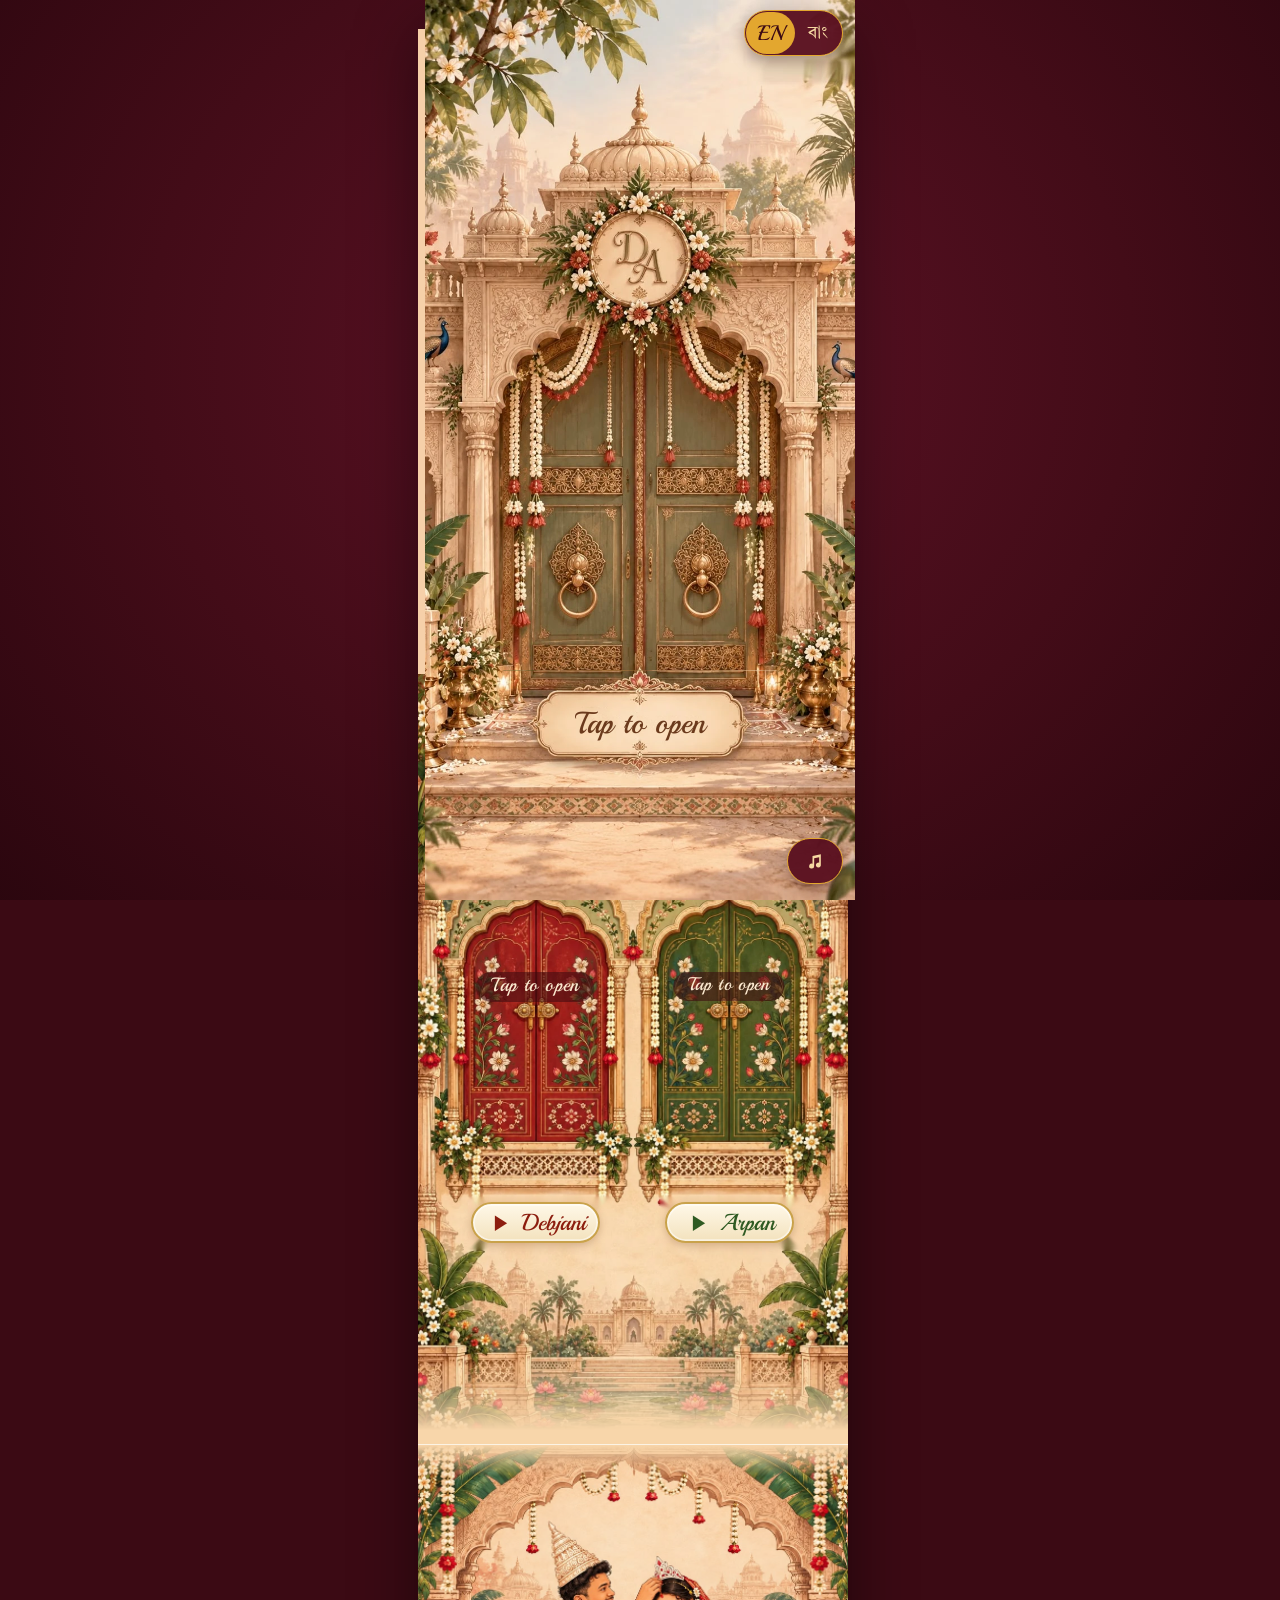
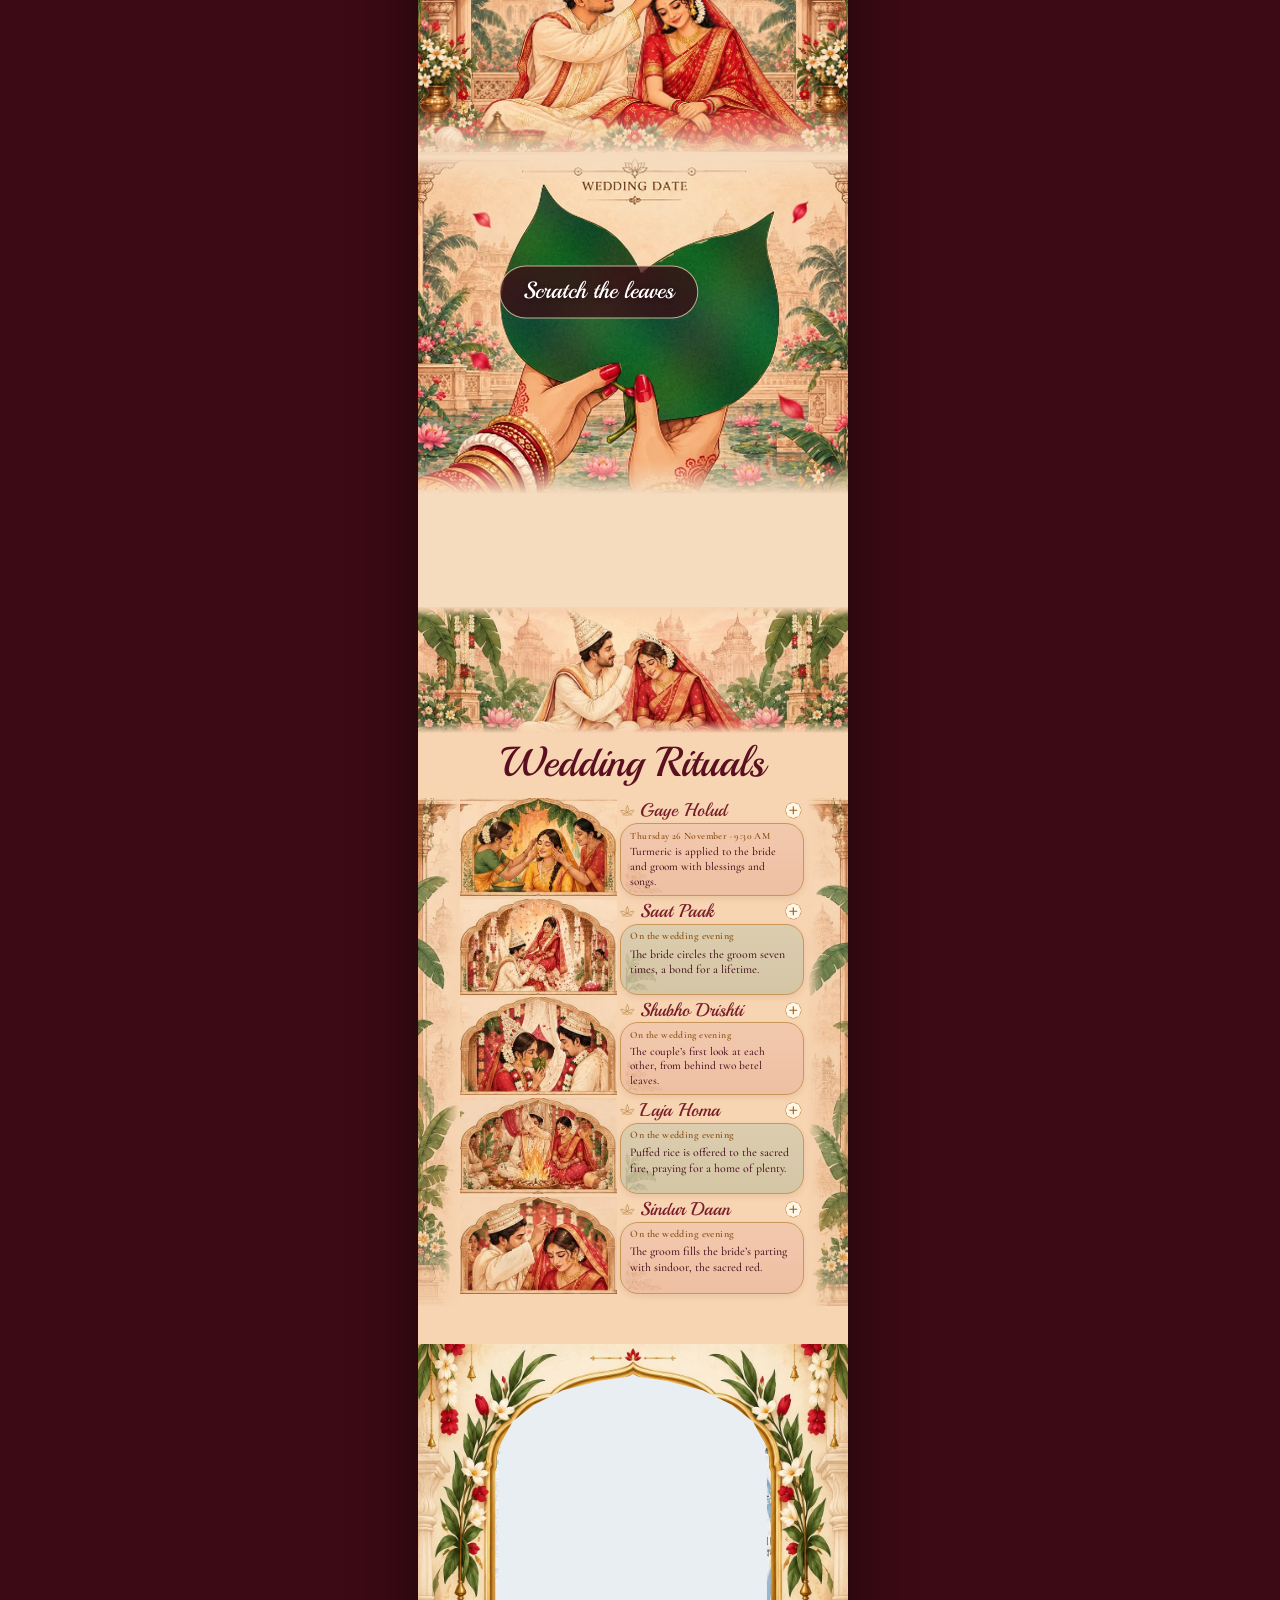
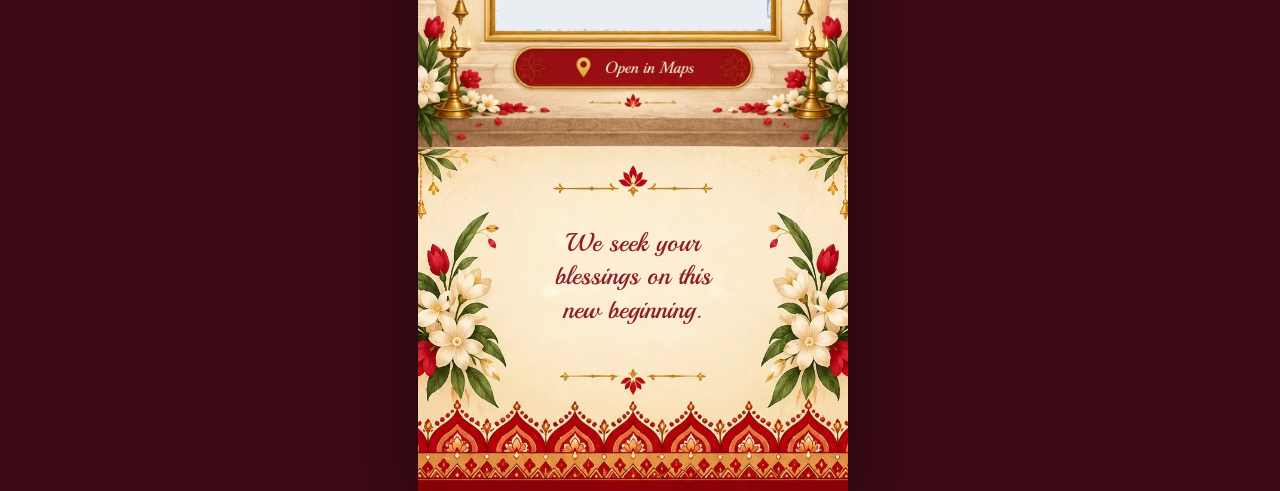
==== commit 397cc626: "fixed" ====
--- a/index.html
+++ b/index.html
@@ -1,188 +1,247 @@
 <!doctype html>
-<html lang="en">
+<html lang="en" translate="no">
+
+</html>>
+
 <head>
-<meta charset="utf-8">
-<meta name="viewport" content="width=device-width, initial-scale=1, viewport-fit=cover">
-<title>Debjani &amp; Arpan · Wedding Invitation</title>
-<meta name="description" content="You are cordially invited to the wedding of Debjani and Arpan on 26th November 2026 at St. Patrick's Community Centre, Kolkata.">
-<meta name="theme-color" content="#5A1020">
-<meta name="robots" content="noindex, nofollow">
-<meta property="og:title" content="Debjani & Arpan · Wedding Invitation">
-<meta property="og:description" content="26th November 2026 · St. Patrick's Community Centre, Kolkata. You are cordially invited. Open the invitation.">
-<!-- WhatsApp / social preview. og:image and og:url MUST be full web addresses: replace YOUR-SITE.netlify.app with your real address after you publish. -->
-<meta property="og:image" content="https://YOUR-SITE.netlify.app/assets/og.jpg">
-<meta property="og:image:width" content="1200">
-<meta property="og:image:height" content="630">
-<meta property="og:url" content="https://YOUR-SITE.netlify.app/">
-<meta property="og:type" content="website">
-<meta name="twitter:card" content="summary_large_image">
-<link rel="preconnect" href="https://fonts.googleapis.com">
-<link rel="preconnect" href="https://fonts.gstatic.com" crossorigin>
-<link href="https://fonts.googleapis.com/css2?family=Cormorant+Garamond:ital,wght@0,500;0,600;0,700;1,500&family=Hind+Siliguri:wght@400;500;600&display=swap" rel="stylesheet">
-<link rel="icon" href="data:image/svg+xml,%3Csvg xmlns=%27http://www.w3.org/2000/svg%27 viewBox=%270 0 64 64%27%3E%3Ccircle cx=%2732%27 cy=%2732%27 r=%2730%27 fill=%27%235A1020%27/%3E%3Cpath d=%27M32 12c7 8 9 15 9 21s-4 12-9 17c-5-5-9-11-9-17s2-13 9-21z%27 fill=%27%23f3d9a0%27/%3E%3C/svg%3E">
-<link rel="preload" as="font" type="font/woff2" href="assets/fonts/playball-latin-400-normal.woff2" crossorigin>
-<link rel="preload" as="image" href="assets/door/wall.webp">
-<link rel="stylesheet" href="style.css">
+  <meta charset="utf-8">
+  <meta name="viewport" content="width=device-width, initial-scale=1, viewport-fit=cover">
+  <title>Debjani &amp; Arpan · Wedding Invitation</title>
+  <meta name="description"
+    content="You are cordially invited to the wedding of Debjani and Arpan on 26th November 2026 at St. Patrick's Community Centre, Kolkata.">
+  <meta name="theme-color" content="#5A1020">
+  <meta name="robots" content="noindex, nofollow">
+  <meta property="og:title" content="Debjani & Arpan · Wedding Invitation">
+  <meta property="og:description"
+    content="26th November 2026 · St. Patrick's Community Centre, Kolkata. You are cordially invited. Open the invitation.">
+  <meta name="google" content="notranslate">
+  <!-- WhatsApp / social preview. og:image and og:url MUST be full web addresses: replace YOUR-SITE.netlify.app with your real address after you publish. -->
+  <meta property="og:image" content="https://debjani-weds-arpan.site/assets/preview/image.jpg?v=3">
+  <meta property="og:image:type" content="image/jpeg">
+  <meta property="og:image:width" content="1200">
+  <meta property="og:image:height" content="630">
+  <meta property="og:image:alt" content="Debjani weds Arpan wedding invitation">
+  <meta property="og:url" content="https://debjani-weds-arpan.site/">
+  <meta property="og:type" content="website">
+  <meta name="twitter:card" content="summary_large_image">
+  <meta name="twitter:image" content="https://debjani-weds-arpan.site/assets/preview/image.jpg?v=3">
+  <link rel="preconnect" href="https://fonts.googleapis.com">
+  <link rel="preconnect" href="https://fonts.gstatic.com" crossorigin>
+  <link
+    href="https://fonts.googleapis.com/css2?family=Cormorant+Garamond:ital,wght@0,500;0,600;0,700;1,500&family=Hind+Siliguri:wght@400;500;600&display=swap"
+    rel="stylesheet">
+  <link rel="icon"
+    href="data:image/svg+xml,%3Csvg xmlns=%27http://www.w3.org/2000/svg%27 viewBox=%270 0 64 64%27%3E%3Ccircle cx=%2732%27 cy=%2732%27 r=%2730%27 fill=%27%235A1020%27/%3E%3Cpath d=%27M32 12c7 8 9 15 9 21s-4 12-9 17c-5-5-9-11-9-17s2-13 9-21z%27 fill=%27%23f3d9a0%27/%3E%3C/svg%3E">
+  <link rel="preload" as="font" type="font/woff2" href="assets/fonts/playball-latin-400-normal.woff2" crossorigin>
+  <link rel="preload" as="image" href="assets/door/wall.webp">
+  <link rel="stylesheet" href="style.css">
 </head>
+
 <body class="locked">
 
-<div class="bg" aria-hidden="true"></div>
-
-<!-- Fixed column that holds the cover, the opening video and the controls -->
-<div class="frame" id="frame">
-  <section class="cover" id="cover" role="button" tabindex="0" aria-label="Wedding invitation. Tap anywhere on the door to open it.">
-    <div class="stage" aria-hidden="true">
-      <div class="walk" id="walk"><video id="walkVideo" muted playsinline preload="auto" poster="assets/walk-poster.jpg"><source src="assets/walk.mp4" type="video/mp4"><source src="assets/walk.webm" type="video/webm"></video></div>
-      <div class="glow"></div>
-    </div>
-    <div class="cam" aria-hidden="true">
-      <div class="scene" id="scene">
-        <img class="ly leaf leaf-l" src="assets/door/leaf-l.webp" alt="" decoding="async">
-        <img class="ly leaf leaf-r" src="assets/door/leaf-r.webp" alt="" decoding="async">
-        <img class="ly wall" src="assets/door/wall.webp" alt="" decoding="async">
-        <svg class="tapd" viewBox="0 0 900 1600" preserveAspectRatio="none" aria-hidden="true"><text x="450" y="1303" text-anchor="middle" data-i18n="ui.tapToOpen">Tap to open</text></svg>
-      </div>
-    </div>
-    <p class="guest-greet script" id="guestGreet" hidden></p>
-    <button class="skip pill" id="skipBtn" type="button" hidden data-i18n="ui.skip">Skip</button>
-  </section>
-  <canvas id="fx" aria-hidden="true"></canvas>
-  <div class="ui">
-    <div class="lang pill" role="group" aria-label="Language">
-      <button id="langEn" class="on" type="button">EN</button><button id="langBn" type="button">বাং</button>
-    </div>
-    <button class="music pill" id="musicBtn" type="button" aria-label="Toggle music" hidden>
-      <svg viewBox="0 0 24 24" width="20" height="20" aria-hidden="true"><path fill="currentColor" d="M9 18V6l10-2v12.2A3 3 0 1 1 17 14V7.5l-6 1.2V18a3 3 0 1 1-2-2.8z"/></svg>
-      <span class="slash"></span>
-    </button>
-  </div>
-</div>
-
-<main class="page" id="page">
-
-  <!-- HERO: the exact last frame of the opening video, so nothing jumps -->
-  <section class="hero" id="hero">
-    <div class="card-img" id="cardWrap">
-      <img id="cardImg" src="assets/card.webp" width="1024" height="1536" alt="">
-      <div class="cdate" id="cardDate" aria-hidden="true"><b>২৬ নভেম্বর, ২০২৬</b><i>সন্ধ্যা ৭:৩০</i></div>
-      <div class="cn" id="cardNames" aria-hidden="true"><b data-name="bride"></b><i data-i18n="ui.weds"></i><b data-name="groom"></b></div>
-    </div>
-    <div class="card-meta">
-      <div class="orn gold" aria-hidden="true"><svg viewBox="0 0 120 24"><use href="#ornament"/></svg></div>
-      <div class="h-date" id="heroDate"></div>
-      <div class="h-time" id="heroTime"></div>
-      <div class="h-venue script" id="heroVenue"></div>
-    </div>
-    <div class="scroll-hint" aria-hidden="true"><span data-i18n="ui.scroll">Scroll</span><i></i></div>
-  </section>
-
-<section class="fam2" id="family" aria-label="The two families">
-    <div class="scene2" id="scene2">
-      <button class="door2" type="button" data-k="b" style="left:10.111%;top:29.250%;width:34.444%;height:32.062%" aria-label="">
-        <img class="ph2" src="assets/fam2/photo-b.webp" alt="" decoding="async">
-        <span class="dt" data-k="b" style="clip-path:polygon(0.32% 99.81%,0.35% 26.68%,0.75% 23.87%,1.60% 21.34%,2.87% 19.06%,4.52% 17.01%,6.52% 15.17%,8.85% 13.53%,11.46% 12.06%,14.33% 10.74%,17.42% 9.56%,20.70% 8.50%,24.14% 7.53%,27.70% 6.63%,30.13% 6.07%,32.32% 5.59%,34.32% 5.26%,36.15% 5.03%,37.84% 4.86%,39.40% 4.72%,40.86% 4.57%,42.23% 4.38%,43.55% 4.10%,44.83% 3.70%,46.09% 3.15%,47.36% 2.41%,48.66% 1.44%,50.00% 0.19%,50.90% 1.05%,52.21% 2.11%,53.49% 2.93%,54.75% 3.54%,56.02% 3.98%,57.32% 4.30%,58.68% 4.51%,60.10% 4.67%,61.63% 4.81%,63.27% 4.97%,65.05% 5.17%,66.99% 5.47%,69.12% 5.89%,71.09% 6.35%,74.69% 7.22%,78.17% 8.16%,81.51% 9.20%,84.66% 10.34%,87.61% 11.60%,90.31% 13.02%,92.74% 14.60%,94.85% 16.37%,96.63% 18.35%,98.02% 20.55%,99.02% 23.00%,99.57% 25.71%,99.68% 27.68%,99.68% 99.81%)"><span class="dn" data-k="b"></span><span class="orn gold" aria-hidden="true"><svg viewBox="0 0 120 24"><use href="#ornament"/></svg></span><span class="pl" data-k="b"></span></span>
-        <img class="lf2 lf2-l" src="assets/fam2/leaf-bl.webp" alt="" decoding="async" style="left:1.290%;top:0.000%;width:48.710%;height:100.000%;">
-        <img class="lf2 lf2-r" src="assets/fam2/leaf-br.webp" alt="" decoding="async" style="left:50.000%;top:0.000%;width:49.032%;height:100.000%;">
-        <img class="fg2" src="assets/fam2/fg-b0.webp" alt="" decoding="async" style="left:-0.323%;top:88.109%;width:26.452%;height:11.891%;"><img class="fg2" src="assets/fam2/fg-b1.webp" alt="" decoding="async" style="left:77.097%;top:88.109%;width:23.226%;height:11.891%;">
-        <span class="tap2" data-i18n="ui.tapToOpen">Tap to open</span>
-      </button>
-      <button class="door2" type="button" data-k="g" style="left:55.889%;top:29.250%;width:32.889%;height:32.062%" aria-label="">
-        <img class="ph2" src="assets/fam2/photo-g.webp" alt="" decoding="async">
-        <span class="dt" data-k="g" style="clip-path:polygon(0.34% 99.81%,0.37% 26.73%,0.76% 24.05%,1.61% 21.63%,2.88% 19.45%,4.53% 17.49%,6.54% 15.74%,8.86% 14.17%,11.47% 12.77%,14.34% 11.51%,17.43% 10.39%,20.71% 9.37%,24.15% 8.44%,27.71% 7.59%,30.14% 7.05%,32.33% 6.58%,34.33% 6.20%,36.16% 5.89%,37.84% 5.61%,39.40% 5.35%,40.86% 5.07%,42.24% 4.74%,43.55% 4.33%,44.83% 3.83%,46.09% 3.19%,47.36% 2.39%,48.66% 1.40%,50.00% 0.19%,50.90% 1.02%,52.21% 2.08%,53.49% 2.94%,54.75% 3.63%,56.02% 4.18%,57.32% 4.61%,58.67% 4.97%,60.10% 5.26%,61.62% 5.53%,63.27% 5.79%,65.05% 6.09%,66.99% 6.44%,69.11% 6.88%,71.08% 7.32%,74.68% 8.15%,78.16% 9.05%,81.50% 10.04%,84.65% 11.12%,87.60% 12.33%,90.30% 13.69%,92.72% 15.20%,94.84% 16.89%,96.61% 18.77%,98.01% 20.87%,99.00% 23.21%,99.55% 25.80%,99.66% 27.68%,99.66% 99.81%)"><span class="dn" data-k="g"></span><span class="orn gold" aria-hidden="true"><svg viewBox="0 0 120 24"><use href="#ornament"/></svg></span><span class="pl" data-k="g"></span></span>
-        <img class="lf2 lf2-l" src="assets/fam2/leaf-gl.webp" alt="" decoding="async" style="left:1.351%;top:0.000%;width:48.649%;height:100.000%;">
-        <img class="lf2 lf2-r" src="assets/fam2/leaf-gr.webp" alt="" decoding="async" style="left:50.000%;top:0.000%;width:48.986%;height:100.000%;">
-        <img class="fg2" src="assets/fam2/fg-g0.webp" alt="" decoding="async" style="left:-1.014%;top:88.109%;width:27.027%;height:11.891%;"><img class="fg2" src="assets/fam2/fg-g1.webp" alt="" decoding="async" style="left:77.365%;top:88.109%;width:22.973%;height:11.891%;">
-        <span class="tap2" data-i18n="ui.tapToOpen">Tap to open</span>
-      </button>
-      <button class="voice" type="button" data-k="b" style="left:12.39%" aria-label="">
-        <svg class="i-play" viewBox="0 0 24 24" width="22" height="22" aria-hidden="true"><path fill="currentColor" d="M8 5v14l11-7z"/></svg>
-        <svg class="i-pause" viewBox="0 0 24 24" width="22" height="22" aria-hidden="true"><path fill="currentColor" d="M6 5h4v14H6zm8 0h4v14h-4z"/></svg>
-        <span class="vname" data-k="b"></span>
-      </button>
-      <button class="voice" type="button" data-k="g" style="left:57.39%" aria-label="">
-        <svg class="i-play" viewBox="0 0 24 24" width="22" height="22" aria-hidden="true"><path fill="currentColor" d="M8 5v14l11-7z"/></svg>
-        <svg class="i-pause" viewBox="0 0 24 24" width="22" height="22" aria-hidden="true"><path fill="currentColor" d="M6 5h4v14H6zm8 0h4v14h-4z"/></svg>
-        <span class="vname" data-k="g"></span>
+  <div class="bg" aria-hidden="true"></div>
+
+  <!-- Fixed column that holds the cover, the opening video and the controls -->
+  <div class="frame" id="frame">
+    <section class="cover" id="cover" role="button" tabindex="0"
+      aria-label="Wedding invitation. Tap anywhere on the door to open it.">
+      <div class="stage" aria-hidden="true">
+        <div class="walk" id="walk"><video id="walkVideo" muted playsinline preload="auto"
+            poster="assets/walk-poster.jpg">
+            <source src="assets/walk.mp4" type="video/mp4">
+            <source src="assets/walk.webm" type="video/webm">
+          </video></div>
+        <div class="glow"></div>
+      </div>
+      <div class="cam" aria-hidden="true">
+        <div class="scene" id="scene">
+          <img class="ly leaf leaf-l" src="assets/door/leaf-l.webp" alt="" decoding="async">
+          <img class="ly leaf leaf-r" src="assets/door/leaf-r.webp" alt="" decoding="async">
+          <img class="ly wall" src="assets/door/wall.webp" alt="" decoding="async">
+          <svg class="tapd" viewBox="0 0 900 1600" preserveAspectRatio="none" aria-hidden="true"><text x="450" y="1303"
+              text-anchor="middle" data-i18n="ui.tapToOpen">Tap to open</text></svg>
+        </div>
+      </div>
+      <p class="guest-greet script" id="guestGreet" hidden></p>
+      <button class="skip pill" id="skipBtn" type="button" hidden data-i18n="ui.skip">Skip</button>
+    </section>
+    <canvas id="fx" aria-hidden="true"></canvas>
+    <div class="ui">
+      <div class="lang pill" role="group" aria-label="Language">
+        <button id="langEn" class="on" type="button">EN</button><button id="langBn" type="button">বাং</button>
+      </div>
+      <button class="music pill" id="musicBtn" type="button" aria-label="Toggle music" hidden>
+        <svg viewBox="0 0 24 24" width="20" height="20" aria-hidden="true">
+          <path fill="currentColor" d="M9 18V6l10-2v12.2A3 3 0 1 1 17 14V7.5l-6 1.2V18a3 3 0 1 1-2-2.8z" />
+        </svg>
+        <span class="slash"></span>
       </button>
     </div>
-  </section>
-
-  <div class="ceremony rv"><img src="assets/couple-ceremony.png" alt="" decoding="async"></div>
-
-  <!-- thin red band: joins the red families page to the yellow date section -->
-  <div class="date-band" aria-hidden="true"></div>
-
-  <section class="sec date" id="scratchSec" aria-label="Wedding date">
-    <h2 class="rv" data-i18n="ui.weddingDate"></h2>
-    <div class="scratch rv" id="scratchBox">
-      <div class="art" id="art">
-        <img class="art-img" src="assets/date/hands2.webp" width="834" height="654" alt="Two hands holding two betel leaves with the wedding date" decoding="async">
-        <!-- the date sits inside the two red circles, under the leaves -->
-        <div class="art-title" id="artTitle" aria-hidden="true"></div>
-        <div class="dc dc-l" aria-hidden="true"><b id="dcDay"></b></div>
-        <div class="dc dc-r" aria-hidden="true"><b id="dcMon"></b><i id="dcYear"></i></div>
-        <canvas id="scratchCanvas" aria-label="Scratch the two leaves to reveal the wedding date"></canvas>
-        <p class="scratch-label" id="scratchLabel" data-i18n="ui.scratch"></p>
-      </div>
-      <div class="secret" id="secret" aria-live="polite">
-        <div class="sdate" id="secretDate"></div>
-        <div class="stime" id="secretTime"></div>
-      </div>
-      <button class="btn" id="saveBtn" type="button" hidden>
-        <svg viewBox="0 0 24 24" width="18" height="18" aria-hidden="true"><path fill="currentColor" d="M7 2v2H5a2 2 0 0 0-2 2v14a2 2 0 0 0 2 2h14a2 2 0 0 0 2-2V6a2 2 0 0 0-2-2h-2V2h-2v2H9V2H7zm12 8v10H5V10h14z"/></svg>
-        <span data-i18n="ui.saveTheDate"></span>
-      </button>
-    </div>
-  </section>
-
-  <section class="sec rituals" id="programme" aria-label="Wedding rituals">
-    <div class="rr-top" aria-hidden="true"><img src="assets/rit/top.webp" alt="" decoding="async"></div>
-    <h2 class="rv" data-i18n="ui.rituals"></h2>
-    <div class="rit rv" id="rit">
-      <img class="rr-side rr-side-l" src="assets/rit/side-l.webp" alt="" aria-hidden="true" decoding="async">
-      <img class="rr-side rr-side-r" src="assets/rit/side-r.webp" alt="" aria-hidden="true" decoding="async">
-      <ul class="rr-list" id="ritList"></ul>
-    </div>
-  </section>
-
-  <section class="sec venue" id="venueSec" aria-label="Venue">
-    <div class="vx">
-      <img class="vx-bg" src="assets/venue-bg.webp" width="1024" height="960" alt="" decoding="async">
-      <h2 class="sr" data-i18n="ui.venue"></h2>
-      <p class="sr" id="venueName"></p><p class="sr" id="venueAddr"></p>
-      <div class="vx-map"><iframe id="mapFrame" title="Map" loading="lazy" referrerpolicy="no-referrer-when-downgrade" style="clip-path:polygon(1.07% 99.02%, 1.07% 37.40%, 1.99% 26.83%, 6.13% 18.70%, 13.78% 12.20%, 24.50% 6.50%, 37.52% 2.93%, 50.08% 0.98%, 62.48% 2.93%, 75.50% 6.50%, 86.22% 12.20%, 93.87% 18.70%, 98.01% 26.83%, 98.93% 37.40%, 98.93% 99.02%, 98.93% 99.02%)"></iframe></div>
-      <a class="vx-btn" id="mapBtn" target="_blank" rel="noopener"><span data-i18n="ui.openMaps"></span></a>
-    </div>
-  </section>
-
-  <footer class="blessing-end" aria-label="Blessing">
-    <div class="bx">
-      <img class="bx-bg" src="assets/blessing-bg.webp" width="1024" height="576" alt="" decoding="async" loading="lazy">
-      <p class="bx-txt bless-txt" id="blessTxt" data-i18n="ui.blessing"></p>
-    </div>
-  </footer>
-</main>
-
-<svg width="0" height="0" style="position:absolute" aria-hidden="true">
-  <symbol id="ornament" viewBox="0 0 120 24">
-    <g fill="none" stroke="currentColor" stroke-width="1.2" stroke-linecap="round">
-      <path d="M2 12h38M80 12h38"/>
-      <path d="M60 3c4 4 6 7 6 9s-2 5-6 9c-4-4-6-7-6-9s2-5 6-9z" fill="currentColor" fill-opacity=".18"/>
-      <path d="M46 12c3-3 6-3 8 0M66 12c2-3 5-3 8 0"/>
-      <circle cx="60" cy="12" r="1.6" fill="currentColor"/>
-    </g>
-  </symbol>
-  <symbol id="lotus" viewBox="0 0 64 64">
-    <g fill="none" stroke="currentColor" stroke-width="1.6" stroke-linejoin="round">
-      <path d="M32 10c6 8 8 14 8 20s-3 11-8 16c-5-5-8-10-8-16s2-12 8-20z"/>
-      <path d="M12 26c8 1 14 5 18 12M52 26c-8 1-14 5-18 12"/>
-      <path d="M8 40c9-1 16 2 22 8M56 40c-9-1-16 2-22 8"/>
-    </g>
-  </symbol>
-</svg>
-
-<script src="config.js"></script>
-<script src="assets/vendor/gsap.min.js"></script>
-<script src="app.js"></script>
+  </div>
+
+  <main class="page" id="page">
+
+    <!-- HERO: the exact last frame of the opening video, so nothing jumps -->
+    <section class="hero" id="hero">
+      <div class="card-img" id="cardWrap">
+        <img id="cardImg" src="assets/card.webp" width="1024" height="1536" alt="">
+        <div class="cdate" id="cardDate" aria-hidden="true"><b>২৬ নভেম্বর, ২০২৬</b><i>সন্ধ্যা ৭:৩০</i></div>
+        <div class="cn" id="cardNames" aria-hidden="true"><b data-name="bride"></b><i data-i18n="ui.weds"></i><b
+            data-name="groom"></b></div>
+      </div>
+      <div class="card-meta">
+        <div class="orn gold" aria-hidden="true"><svg viewBox="0 0 120 24">
+            <use href="#ornament" />
+          </svg></div>
+        <div class="h-date" id="heroDate"></div>
+        <div class="h-time" id="heroTime"></div>
+        <div class="h-venue script" id="heroVenue"></div>
+      </div>
+      <div class="scroll-hint" aria-hidden="true"><span data-i18n="ui.scroll">Scroll</span><i></i></div>
+    </section>
+
+    <section class="fam2" id="family" aria-label="The two families">
+      <div class="scene2" id="scene2">
+        <button class="door2" type="button" data-k="b" style="left:10.111%;top:29.250%;width:34.444%;height:32.062%"
+          aria-label="">
+          <img class="ph2" src="assets/fam2/photo-b.webp" alt="" decoding="async">
+          <span class="dt" data-k="b"
+            style="clip-path:polygon(0.32% 99.81%,0.35% 26.68%,0.75% 23.87%,1.60% 21.34%,2.87% 19.06%,4.52% 17.01%,6.52% 15.17%,8.85% 13.53%,11.46% 12.06%,14.33% 10.74%,17.42% 9.56%,20.70% 8.50%,24.14% 7.53%,27.70% 6.63%,30.13% 6.07%,32.32% 5.59%,34.32% 5.26%,36.15% 5.03%,37.84% 4.86%,39.40% 4.72%,40.86% 4.57%,42.23% 4.38%,43.55% 4.10%,44.83% 3.70%,46.09% 3.15%,47.36% 2.41%,48.66% 1.44%,50.00% 0.19%,50.90% 1.05%,52.21% 2.11%,53.49% 2.93%,54.75% 3.54%,56.02% 3.98%,57.32% 4.30%,58.68% 4.51%,60.10% 4.67%,61.63% 4.81%,63.27% 4.97%,65.05% 5.17%,66.99% 5.47%,69.12% 5.89%,71.09% 6.35%,74.69% 7.22%,78.17% 8.16%,81.51% 9.20%,84.66% 10.34%,87.61% 11.60%,90.31% 13.02%,92.74% 14.60%,94.85% 16.37%,96.63% 18.35%,98.02% 20.55%,99.02% 23.00%,99.57% 25.71%,99.68% 27.68%,99.68% 99.81%)"><span
+              class="dn" data-k="b"></span><span class="orn gold" aria-hidden="true"><svg viewBox="0 0 120 24">
+                <use href="#ornament" />
+              </svg></span><span class="pl" data-k="b"></span></span>
+          <img class="lf2 lf2-l" src="assets/fam2/leaf-bl.webp" alt="" decoding="async"
+            style="left:1.290%;top:0.000%;width:48.710%;height:100.000%;">
+          <img class="lf2 lf2-r" src="assets/fam2/leaf-br.webp" alt="" decoding="async"
+            style="left:50.000%;top:0.000%;width:49.032%;height:100.000%;">
+          <img class="fg2" src="assets/fam2/fg-b0.webp" alt="" decoding="async"
+            style="left:-0.323%;top:88.109%;width:26.452%;height:11.891%;"><img class="fg2" src="assets/fam2/fg-b1.webp"
+            alt="" decoding="async" style="left:77.097%;top:88.109%;width:23.226%;height:11.891%;">
+          <span class="tap2" data-i18n="ui.tapToOpen">Tap to open</span>
+        </button>
+        <button class="door2" type="button" data-k="g" style="left:55.889%;top:29.250%;width:32.889%;height:32.062%"
+          aria-label="">
+          <img class="ph2" src="assets/fam2/photo-g.webp" alt="" decoding="async">
+          <span class="dt" data-k="g"
+            style="clip-path:polygon(0.34% 99.81%,0.37% 26.73%,0.76% 24.05%,1.61% 21.63%,2.88% 19.45%,4.53% 17.49%,6.54% 15.74%,8.86% 14.17%,11.47% 12.77%,14.34% 11.51%,17.43% 10.39%,20.71% 9.37%,24.15% 8.44%,27.71% 7.59%,30.14% 7.05%,32.33% 6.58%,34.33% 6.20%,36.16% 5.89%,37.84% 5.61%,39.40% 5.35%,40.86% 5.07%,42.24% 4.74%,43.55% 4.33%,44.83% 3.83%,46.09% 3.19%,47.36% 2.39%,48.66% 1.40%,50.00% 0.19%,50.90% 1.02%,52.21% 2.08%,53.49% 2.94%,54.75% 3.63%,56.02% 4.18%,57.32% 4.61%,58.67% 4.97%,60.10% 5.26%,61.62% 5.53%,63.27% 5.79%,65.05% 6.09%,66.99% 6.44%,69.11% 6.88%,71.08% 7.32%,74.68% 8.15%,78.16% 9.05%,81.50% 10.04%,84.65% 11.12%,87.60% 12.33%,90.30% 13.69%,92.72% 15.20%,94.84% 16.89%,96.61% 18.77%,98.01% 20.87%,99.00% 23.21%,99.55% 25.80%,99.66% 27.68%,99.66% 99.81%)"><span
+              class="dn" data-k="g"></span><span class="orn gold" aria-hidden="true"><svg viewBox="0 0 120 24">
+                <use href="#ornament" />
+              </svg></span><span class="pl" data-k="g"></span></span>
+          <img class="lf2 lf2-l" src="assets/fam2/leaf-gl.webp" alt="" decoding="async"
+            style="left:1.351%;top:0.000%;width:48.649%;height:100.000%;">
+          <img class="lf2 lf2-r" src="assets/fam2/leaf-gr.webp" alt="" decoding="async"
+            style="left:50.000%;top:0.000%;width:48.986%;height:100.000%;">
+          <img class="fg2" src="assets/fam2/fg-g0.webp" alt="" decoding="async"
+            style="left:-1.014%;top:88.109%;width:27.027%;height:11.891%;"><img class="fg2" src="assets/fam2/fg-g1.webp"
+            alt="" decoding="async" style="left:77.365%;top:88.109%;width:22.973%;height:11.891%;">
+          <span class="tap2" data-i18n="ui.tapToOpen">Tap to open</span>
+        </button>
+        <button class="voice" type="button" data-k="b" style="left:12.39%" aria-label="">
+          <svg class="i-play" viewBox="0 0 24 24" width="22" height="22" aria-hidden="true">
+            <path fill="currentColor" d="M8 5v14l11-7z" />
+          </svg>
+          <svg class="i-pause" viewBox="0 0 24 24" width="22" height="22" aria-hidden="true">
+            <path fill="currentColor" d="M6 5h4v14H6zm8 0h4v14h-4z" />
+          </svg>
+          <span class="vname" data-k="b"></span>
+        </button>
+        <button class="voice" type="button" data-k="g" style="left:57.39%" aria-label="">
+          <svg class="i-play" viewBox="0 0 24 24" width="22" height="22" aria-hidden="true">
+            <path fill="currentColor" d="M8 5v14l11-7z" />
+          </svg>
+          <svg class="i-pause" viewBox="0 0 24 24" width="22" height="22" aria-hidden="true">
+            <path fill="currentColor" d="M6 5h4v14H6zm8 0h4v14h-4z" />
+          </svg>
+          <span class="vname" data-k="g"></span>
+        </button>
+      </div>
+    </section>
+
+    <div class="ceremony rv"><img src="assets/couple-ceremony.png" alt="" decoding="async"></div>
+
+    <!-- thin red band: joins the red families page to the yellow date section -->
+    <div class="date-band" aria-hidden="true"></div>
+
+    <section class="sec date" id="scratchSec" aria-label="Wedding date">
+      <h2 class="rv" data-i18n="ui.weddingDate"></h2>
+      <div class="scratch rv" id="scratchBox">
+        <div class="art" id="art">
+          <img class="art-img" src="assets/date/hands2.webp" width="834" height="654"
+            alt="Two hands holding two betel leaves with the wedding date" decoding="async">
+          <!-- the date sits inside the two red circles, under the leaves -->
+          <div class="art-title" id="artTitle" aria-hidden="true"></div>
+          <div class="dc dc-l" aria-hidden="true"><b id="dcDay"></b></div>
+          <div class="dc dc-r" aria-hidden="true"><b id="dcMon"></b><i id="dcYear"></i></div>
+          <canvas id="scratchCanvas" aria-label="Scratch the two leaves to reveal the wedding date"></canvas>
+          <p class="scratch-label" id="scratchLabel" data-i18n="ui.scratch"></p>
+        </div>
+        <div class="secret" id="secret" aria-live="polite">
+          <div class="sdate" id="secretDate"></div>
+          <div class="stime" id="secretTime"></div>
+        </div>
+        <button class="btn" id="saveBtn" type="button" hidden>
+          <svg viewBox="0 0 24 24" width="18" height="18" aria-hidden="true">
+            <path fill="currentColor"
+              d="M7 2v2H5a2 2 0 0 0-2 2v14a2 2 0 0 0 2 2h14a2 2 0 0 0 2-2V6a2 2 0 0 0-2-2h-2V2h-2v2H9V2H7zm12 8v10H5V10h14z" />
+          </svg>
+          <span data-i18n="ui.saveTheDate"></span>
+        </button>
+      </div>
+    </section>
+
+    <section class="sec rituals" id="programme" aria-label="Wedding rituals">
+      <div class="rr-top" aria-hidden="true"><img src="assets/rit/top.webp" alt="" decoding="async"></div>
+      <h2 class="rv" data-i18n="ui.rituals"></h2>
+      <div class="rit rv" id="rit">
+        <img class="rr-side rr-side-l" src="assets/rit/side-l.webp" alt="" aria-hidden="true" decoding="async">
+        <img class="rr-side rr-side-r" src="assets/rit/side-r.webp" alt="" aria-hidden="true" decoding="async">
+        <ul class="rr-list" id="ritList"></ul>
+      </div>
+    </section>
+
+    <section class="sec venue" id="venueSec" aria-label="Venue">
+      <div class="vx">
+        <img class="vx-bg" src="assets/venue-bg.webp" width="1024" height="960" alt="" decoding="async">
+        <h2 class="sr" data-i18n="ui.venue"></h2>
+        <p class="sr" id="venueName"></p>
+        <p class="sr" id="venueAddr"></p>
+        <div class="vx-map"><iframe id="mapFrame" title="Map" loading="lazy" referrerpolicy="no-referrer-when-downgrade"
+            style="clip-path:polygon(1.07% 99.02%, 1.07% 37.40%, 1.99% 26.83%, 6.13% 18.70%, 13.78% 12.20%, 24.50% 6.50%, 37.52% 2.93%, 50.08% 0.98%, 62.48% 2.93%, 75.50% 6.50%, 86.22% 12.20%, 93.87% 18.70%, 98.01% 26.83%, 98.93% 37.40%, 98.93% 99.02%, 98.93% 99.02%)"></iframe>
+        </div>
+        <a class="vx-btn" id="mapBtn" target="_blank" rel="noopener"><span data-i18n="ui.openMaps"></span></a>
+      </div>
+    </section>
+
+    <footer class="blessing-end" aria-label="Blessing">
+      <div class="bx">
+        <img class="bx-bg" src="assets/blessing-bg.webp" width="1024" height="576" alt="" decoding="async"
+          loading="lazy">
+        <p class="bx-txt bless-txt" id="blessTxt" data-i18n="ui.blessing"></p>
+      </div>
+    </footer>
+  </main>
+
+  <svg width="0" height="0" style="position:absolute" aria-hidden="true">
+    <symbol id="ornament" viewBox="0 0 120 24">
+      <g fill="none" stroke="currentColor" stroke-width="1.2" stroke-linecap="round">
+        <path d="M2 12h38M80 12h38" />
+        <path d="M60 3c4 4 6 7 6 9s-2 5-6 9c-4-4-6-7-6-9s2-5 6-9z" fill="currentColor" fill-opacity=".18" />
+        <path d="M46 12c3-3 6-3 8 0M66 12c2-3 5-3 8 0" />
+        <circle cx="60" cy="12" r="1.6" fill="currentColor" />
+      </g>
+    </symbol>
+    <symbol id="lotus" viewBox="0 0 64 64">
+      <g fill="none" stroke="currentColor" stroke-width="1.6" stroke-linejoin="round">
+        <path d="M32 10c6 8 8 14 8 20s-3 11-8 16c-5-5-8-10-8-16s2-12 8-20z" />
+        <path d="M12 26c8 1 14 5 18 12M52 26c-8 1-14 5-18 12" />
+        <path d="M8 40c9-1 16 2 22 8M56 40c-9-1-16 2-22 8" />
+      </g>
+    </symbol>
+  </svg>
+
+  <script src="config.js"></script>
+  <script src="assets/vendor/gsap.min.js"></script>
+  <script src="app.js"></script>
 </body>
-</html>
+
+</html>
